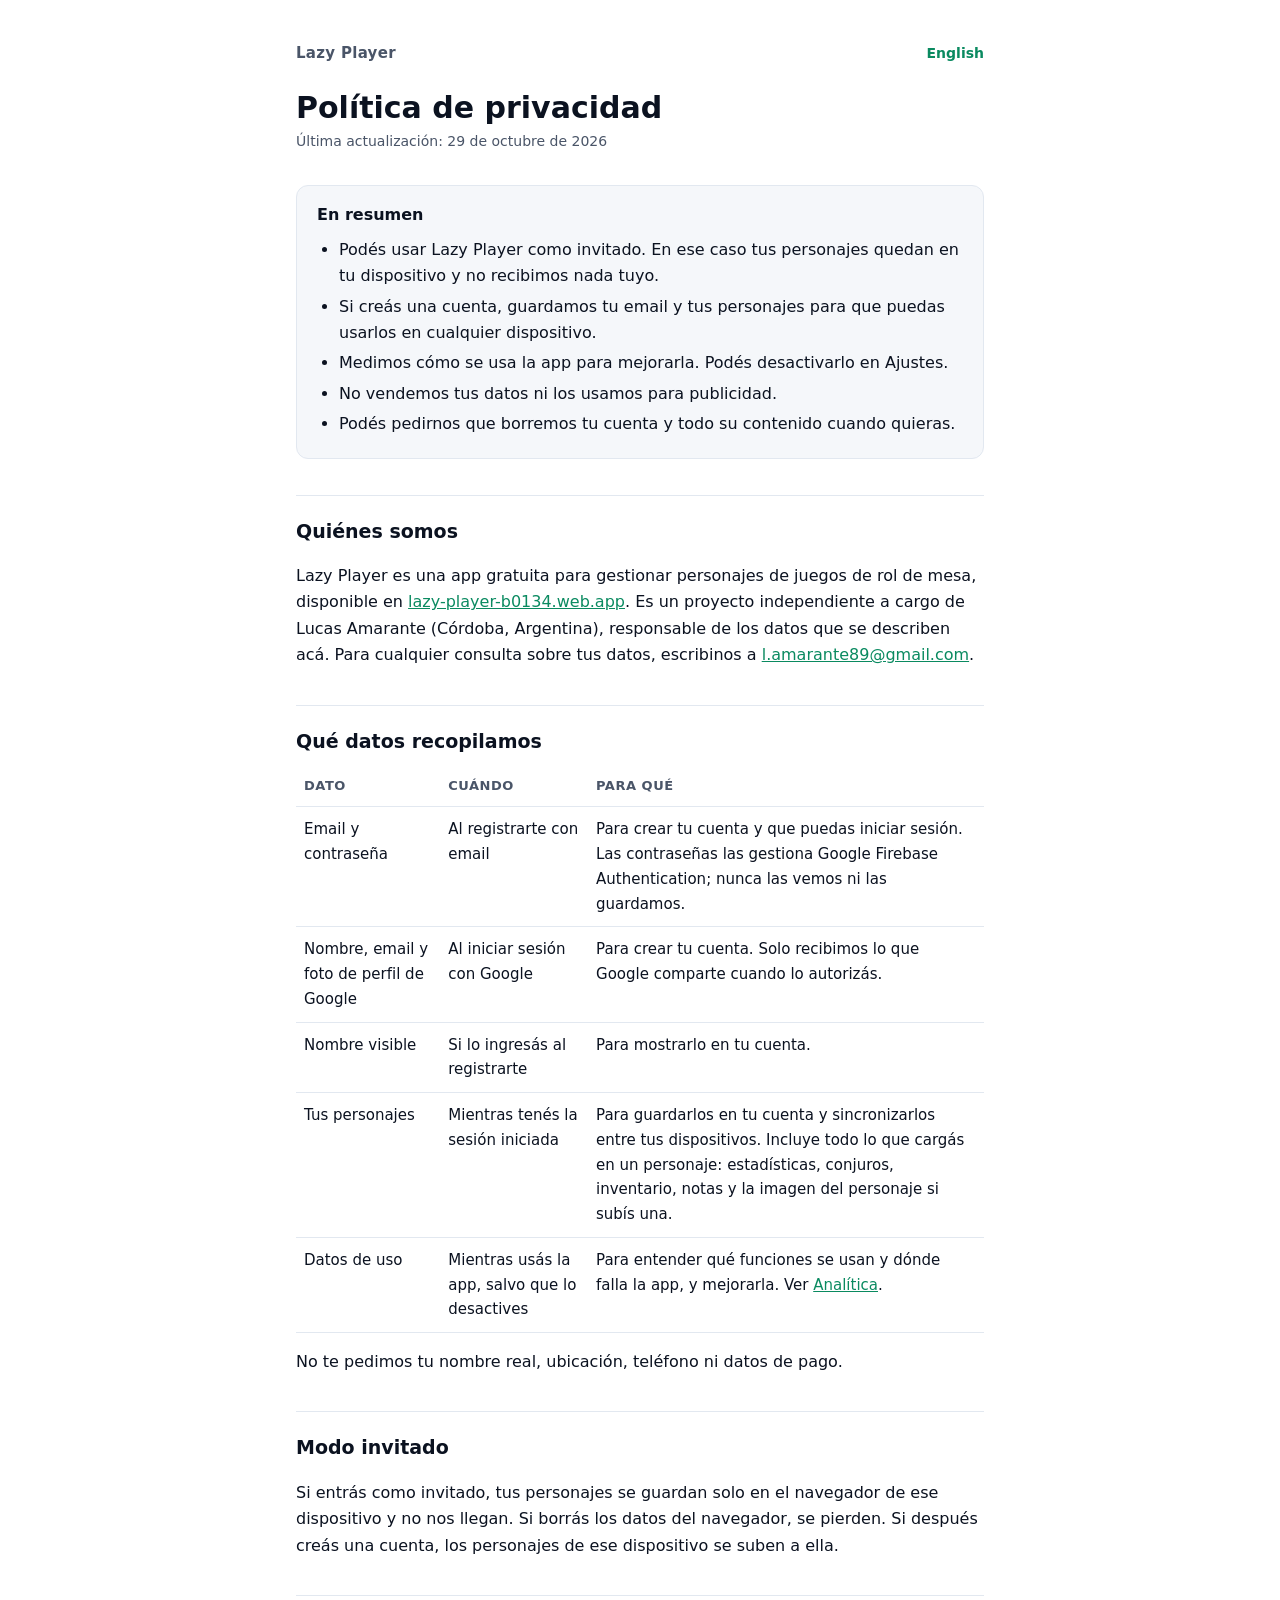
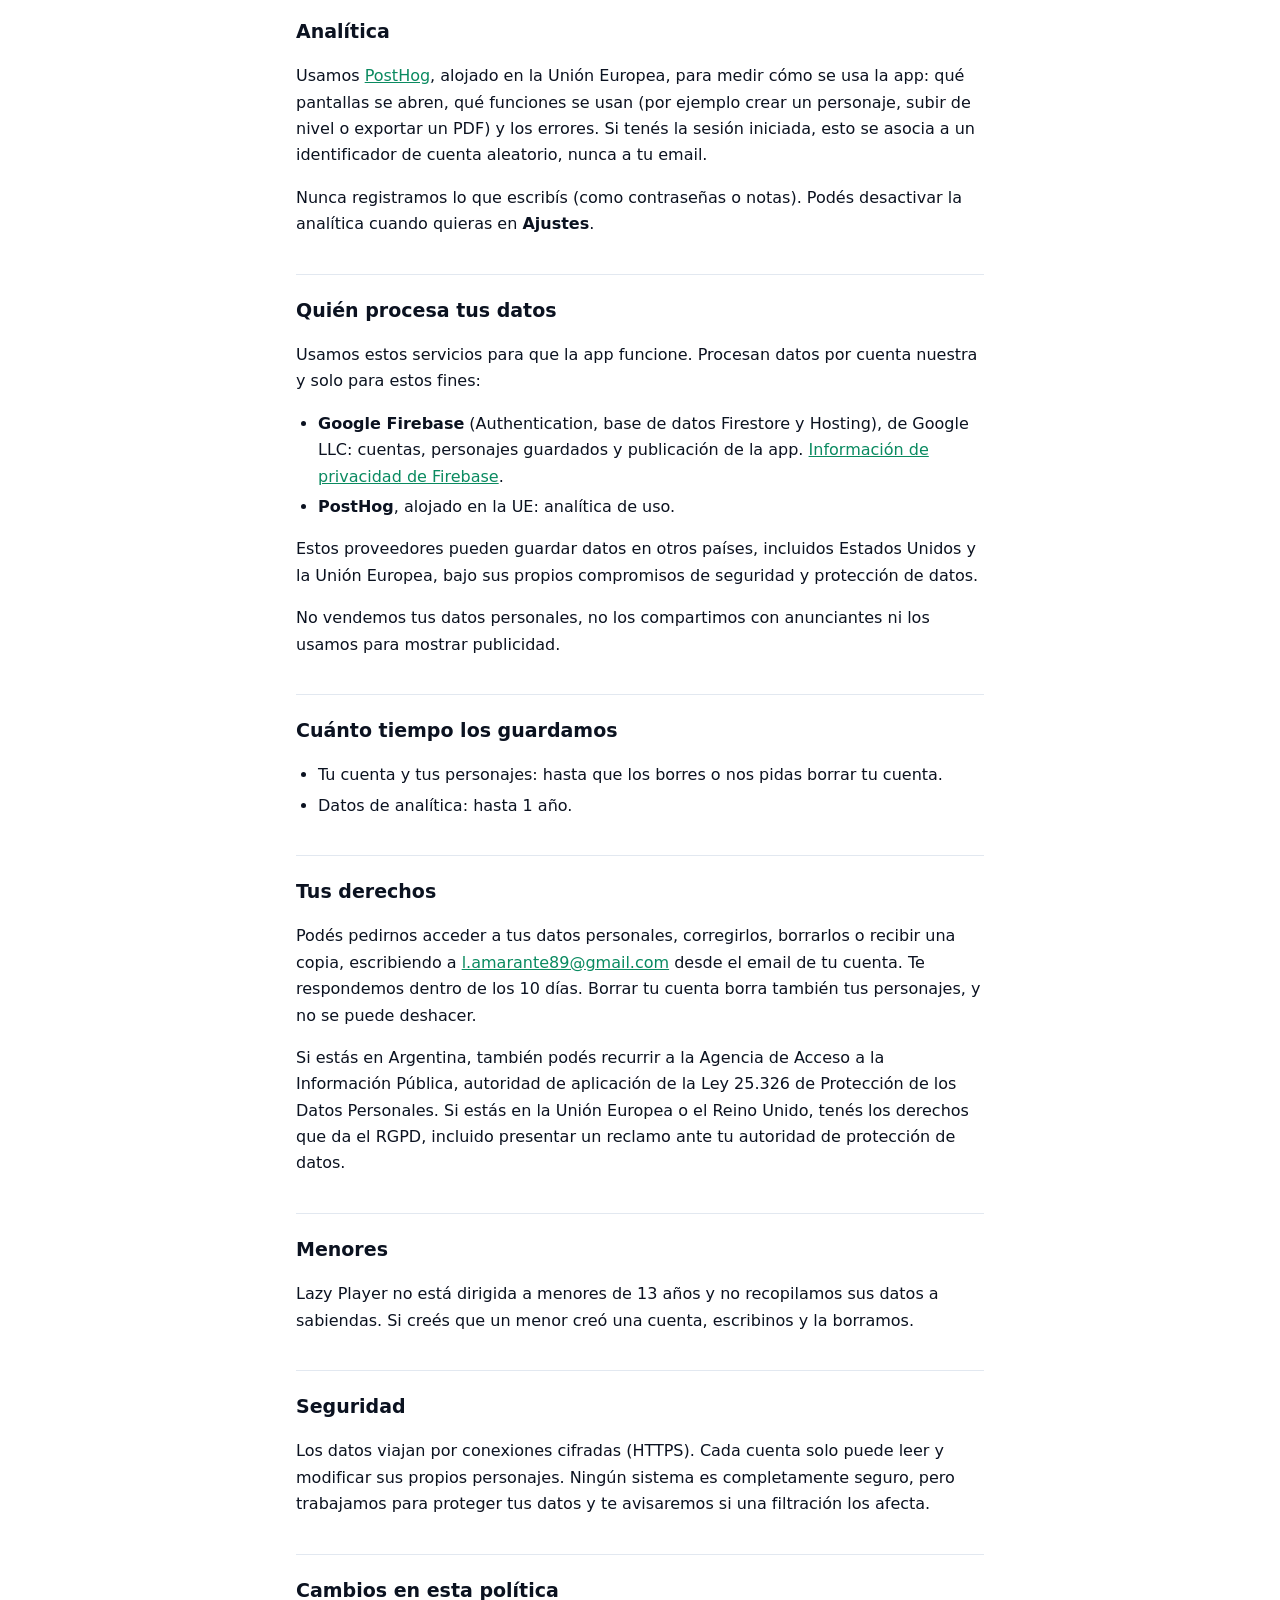
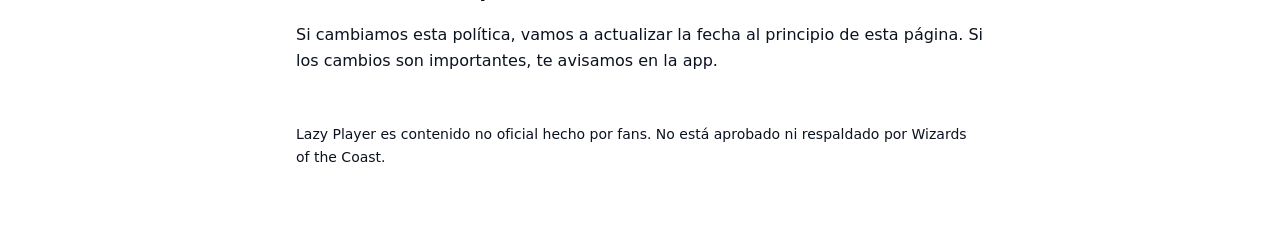
==== es.html @ 95f63e7f "Privacy policy for Lazy Player, in English and Spanish Covers accounts (email and Google via Firebas" ====
<!doctype html>
<html lang="es">
<head>
  <meta charset="utf-8">
  <meta name="viewport" content="width=device-width, initial-scale=1">
  <title>Lazy Player · Política de privacidad</title>
  <meta name="description" content="Cómo Lazy Player recopila, usa y protege tus datos.">
  <link rel="stylesheet" href="style.css">
</head>
<body>
<main>
  <header>
    <span class="brand">Lazy Player</span>
    <span class="lang"><a href="index.html" hreflang="en" lang="en">English</a></span>
  </header>

  <h1>Política de privacidad</h1>
  <p class="updated">Última actualización: 29 de octubre de 2026</p>

  <div class="summary">
    <strong>En resumen</strong>
    <ul>
      <li>Podés usar Lazy Player como invitado. En ese caso tus personajes quedan en tu dispositivo y no recibimos nada tuyo.</li>
      <li>Si creás una cuenta, guardamos tu email y tus personajes para que puedas usarlos en cualquier dispositivo.</li>
      <li>Medimos cómo se usa la app para mejorarla. Podés desactivarlo en Ajustes.</li>
      <li>No vendemos tus datos ni los usamos para publicidad.</li>
      <li>Podés pedirnos que borremos tu cuenta y todo su contenido cuando quieras.</li>
    </ul>
  </div>

  <h2>Quiénes somos</h2>
  <p>Lazy Player es una app gratuita para gestionar personajes de juegos de rol de mesa, disponible en <a href="https://lazy-player-b0134.web.app">lazy-player-b0134.web.app</a>. Es un proyecto independiente a cargo de Lucas Amarante (Córdoba, Argentina), responsable de los datos que se describen acá. Para cualquier consulta sobre tus datos, escribinos a <a href="mailto:l.amarante89@gmail.com">l.amarante89@gmail.com</a>.</p>

  <h2>Qué datos recopilamos</h2>
  <table>
    <thead><tr><th>Dato</th><th>Cuándo</th><th>Para qué</th></tr></thead>
    <tbody>
      <tr>
        <td>Email y contraseña</td>
        <td>Al registrarte con email</td>
        <td>Para crear tu cuenta y que puedas iniciar sesión. Las contraseñas las gestiona Google Firebase Authentication; nunca las vemos ni las guardamos.</td>
      </tr>
      <tr>
        <td>Nombre, email y foto de perfil de Google</td>
        <td>Al iniciar sesión con Google</td>
        <td>Para crear tu cuenta. Solo recibimos lo que Google comparte cuando lo autorizás.</td>
      </tr>
      <tr>
        <td>Nombre visible</td>
        <td>Si lo ingresás al registrarte</td>
        <td>Para mostrarlo en tu cuenta.</td>
      </tr>
      <tr>
        <td>Tus personajes</td>
        <td>Mientras tenés la sesión iniciada</td>
        <td>Para guardarlos en tu cuenta y sincronizarlos entre tus dispositivos. Incluye todo lo que cargás en un personaje: estadísticas, conjuros, inventario, notas y la imagen del personaje si subís una.</td>
      </tr>
      <tr>
        <td>Datos de uso</td>
        <td>Mientras usás la app, salvo que lo desactives</td>
        <td>Para entender qué funciones se usan y dónde falla la app, y mejorarla. Ver <a href="#analitica">Analítica</a>.</td>
      </tr>
    </tbody>
  </table>
  <p>No te pedimos tu nombre real, ubicación, teléfono ni datos de pago.</p>

  <h2>Modo invitado</h2>
  <p>Si entrás como invitado, tus personajes se guardan solo en el navegador de ese dispositivo y no nos llegan. Si borrás los datos del navegador, se pierden. Si después creás una cuenta, los personajes de ese dispositivo se suben a ella.</p>

  <h2 id="analitica">Analítica</h2>
  <p>Usamos <a href="https://posthog.com/privacy">PostHog</a>, alojado en la Unión Europea, para medir cómo se usa la app: qué pantallas se abren, qué funciones se usan (por ejemplo crear un personaje, subir de nivel o exportar un PDF) y los errores. Si tenés la sesión iniciada, esto se asocia a un identificador de cuenta aleatorio, nunca a tu email.</p>
  <p>Nunca registramos lo que escribís (como contraseñas o notas). Podés desactivar la analítica cuando quieras en <strong>Ajustes</strong>.</p>

  <h2>Quién procesa tus datos</h2>
  <p>Usamos estos servicios para que la app funcione. Procesan datos por cuenta nuestra y solo para estos fines:</p>
  <ul>
    <li><strong>Google Firebase</strong> (Authentication, base de datos Firestore y Hosting), de Google LLC: cuentas, personajes guardados y publicación de la app. <a href="https://firebase.google.com/support/privacy">Información de privacidad de Firebase</a>.</li>
    <li><strong>PostHog</strong>, alojado en la UE: analítica de uso.</li>
  </ul>
  <p>Estos proveedores pueden guardar datos en otros países, incluidos Estados Unidos y la Unión Europea, bajo sus propios compromisos de seguridad y protección de datos.</p>
  <p>No vendemos tus datos personales, no los compartimos con anunciantes ni los usamos para mostrar publicidad.</p>

  <h2>Cuánto tiempo los guardamos</h2>
  <ul>
    <li>Tu cuenta y tus personajes: hasta que los borres o nos pidas borrar tu cuenta.</li>
    <li>Datos de analítica: hasta 1 año.</li>
  </ul>

  <h2>Tus derechos</h2>
  <p>Podés pedirnos acceder a tus datos personales, corregirlos, borrarlos o recibir una copia, escribiendo a <a href="mailto:l.amarante89@gmail.com">l.amarante89@gmail.com</a> desde el email de tu cuenta. Te respondemos dentro de los 10 días. Borrar tu cuenta borra también tus personajes, y no se puede deshacer.</p>
  <p>Si estás en Argentina, también podés recurrir a la Agencia de Acceso a la Información Pública, autoridad de aplicación de la Ley 25.326 de Protección de los Datos Personales. Si estás en la Unión Europea o el Reino Unido, tenés los derechos que da el RGPD, incluido presentar un reclamo ante tu autoridad de protección de datos.</p>

  <h2>Menores</h2>
  <p>Lazy Player no está dirigida a menores de 13 años y no recopilamos sus datos a sabiendas. Si creés que un menor creó una cuenta, escribinos y la borramos.</p>

  <h2>Seguridad</h2>
  <p>Los datos viajan por conexiones cifradas (HTTPS). Cada cuenta solo puede leer y modificar sus propios personajes. Ningún sistema es completamente seguro, pero trabajamos para proteger tus datos y te avisaremos si una filtración los afecta.</p>

  <h2>Cambios en esta política</h2>
  <p>Si cambiamos esta política, vamos a actualizar la fecha al principio de esta página. Si los cambios son importantes, te avisamos en la app.</p>

  <footer>
    <p>Lazy Player es contenido no oficial hecho por fans. No está aprobado ni respaldado por Wizards of the Coast.</p>
  </footer>
</main>
</body>
</html>
---- style.css ----
:root {
  --bg: #030812;
  --card: #0d1626;
  --fg: #f2f4f7;
  --muted: #a3acb9;
  --line: #1f2a3d;
  --accent: #0fba82;
  color-scheme: dark;
}
@media (prefers-color-scheme: light) {
  :root {
    --bg: #ffffff;
    --card: #f5f7fa;
    --fg: #0b1220;
    --muted: #4a5568;
    --line: #e2e8f0;
    --accent: #0a8a60;
    color-scheme: light;
  }
}
* { box-sizing: border-box; }
html { -webkit-text-size-adjust: 100%; }
body {
  margin: 0;
  background: var(--bg);
  color: var(--fg);
  font: 16px/1.65 system-ui, -apple-system, "Segoe UI", Roboto, sans-serif;
}
main { max-width: 720px; margin: 0 auto; padding: 40px 16px 64px; }
header { display: flex; justify-content: space-between; align-items: center; gap: 16px; margin-bottom: 8px; }
.brand { font-weight: 700; font-size: 15px; color: var(--muted); letter-spacing: .02em; }
.lang a { color: var(--accent); text-decoration: none; font-weight: 600; font-size: 14px; }
h1 { font-size: 30px; line-height: 1.2; margin: 24px 0 4px; }
.updated { color: var(--muted); font-size: 14px; margin: 0 0 32px; }
h2 { font-size: 19px; margin: 36px 0 8px; padding-top: 20px; border-top: 1px solid var(--line); }
p, li { color: var(--fg); }
ul { padding-left: 22px; }
li { margin: 4px 0; }
a { color: var(--accent); }
.summary { background: var(--card); border: 1px solid var(--line); border-radius: 12px; padding: 16px 20px; }
.summary ul { margin: 8px 0 0; }
table { width: 100%; border-collapse: collapse; font-size: 15px; margin: 8px 0; }
th, td { text-align: left; vertical-align: top; padding: 10px 8px; border-bottom: 1px solid var(--line); }
th { color: var(--muted); font-weight: 600; font-size: 13px; text-transform: uppercase; letter-spacing: .04em; }
@media (max-width: 520px) {
  table, thead, tbody, tr, th, td { display: block; }
  thead { display: none; }
  tr { padding: 10px 0; border-bottom: 1px solid var(--line); }
  td { border: 0; padding: 2px 0; }
  td:first-child { font-weight: 700; }
}
footer { margin-top: 48px; color: var(--muted); font-size: 14px; }
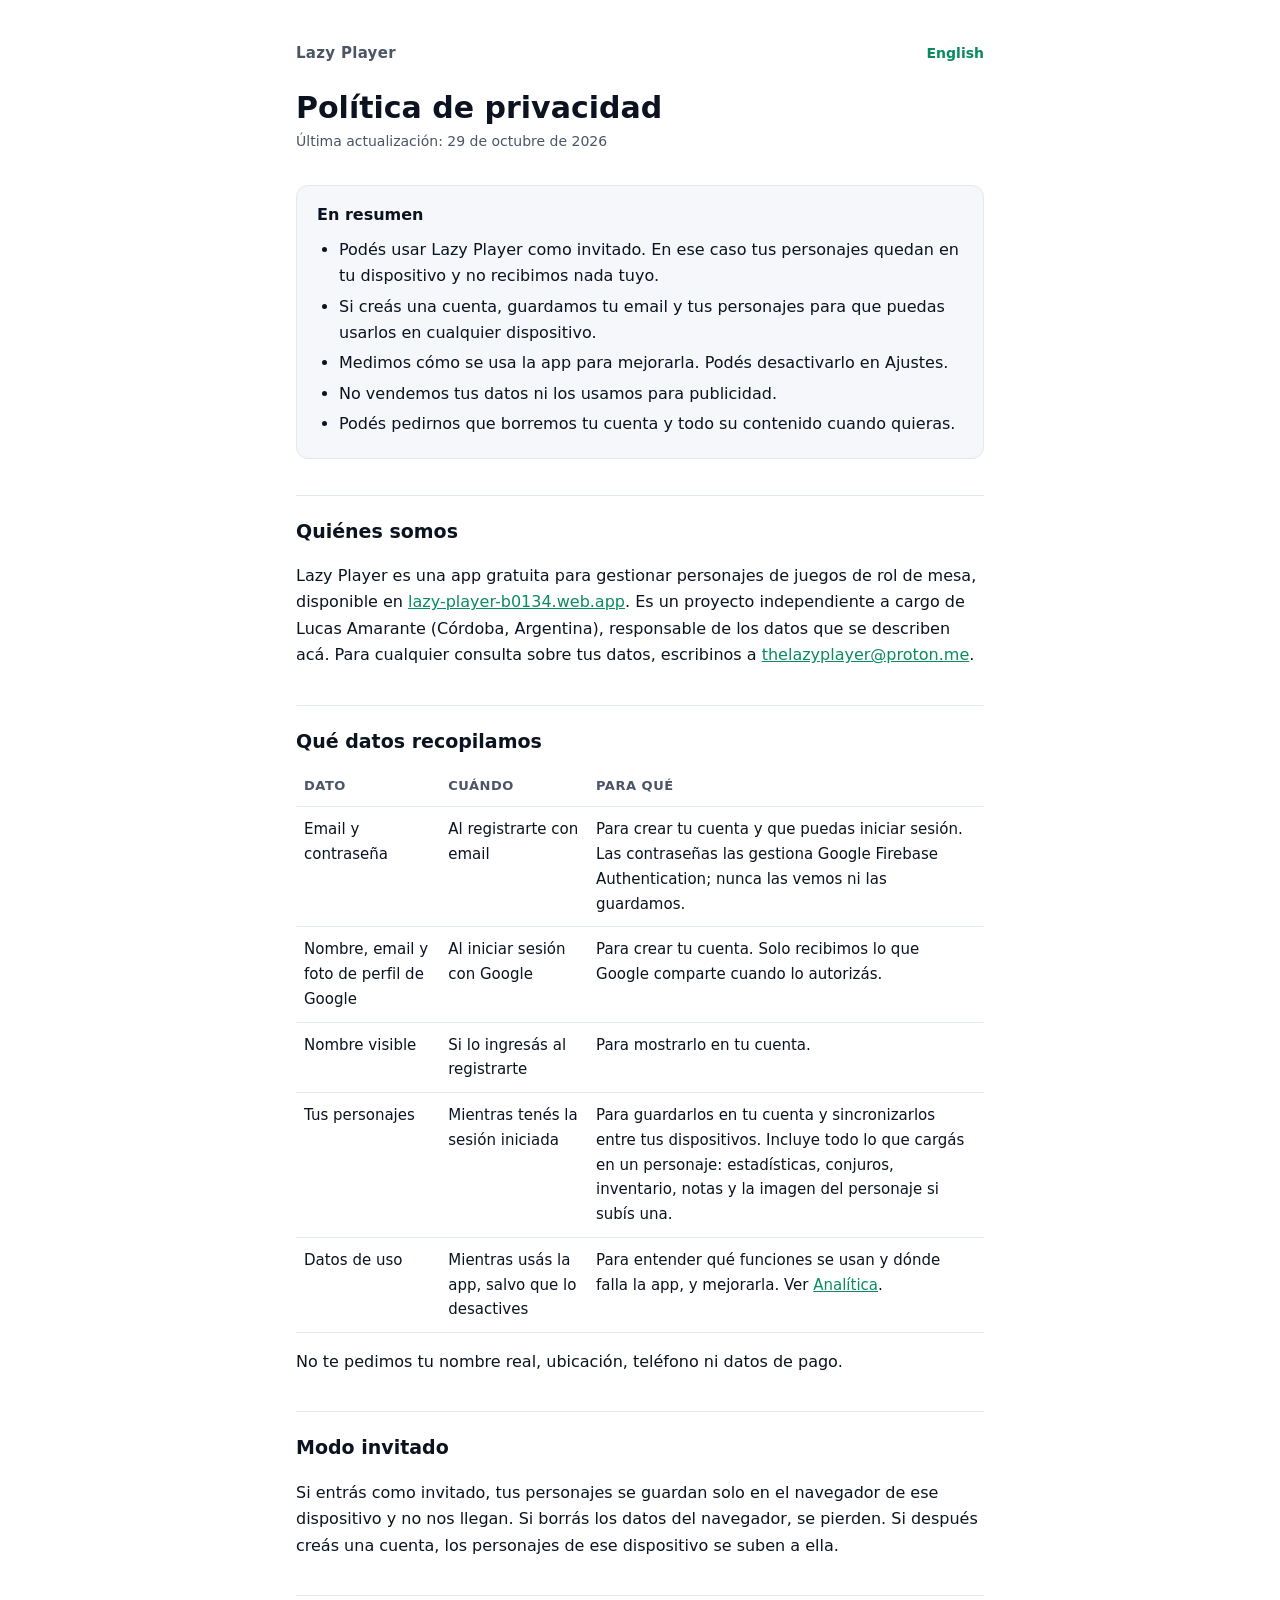
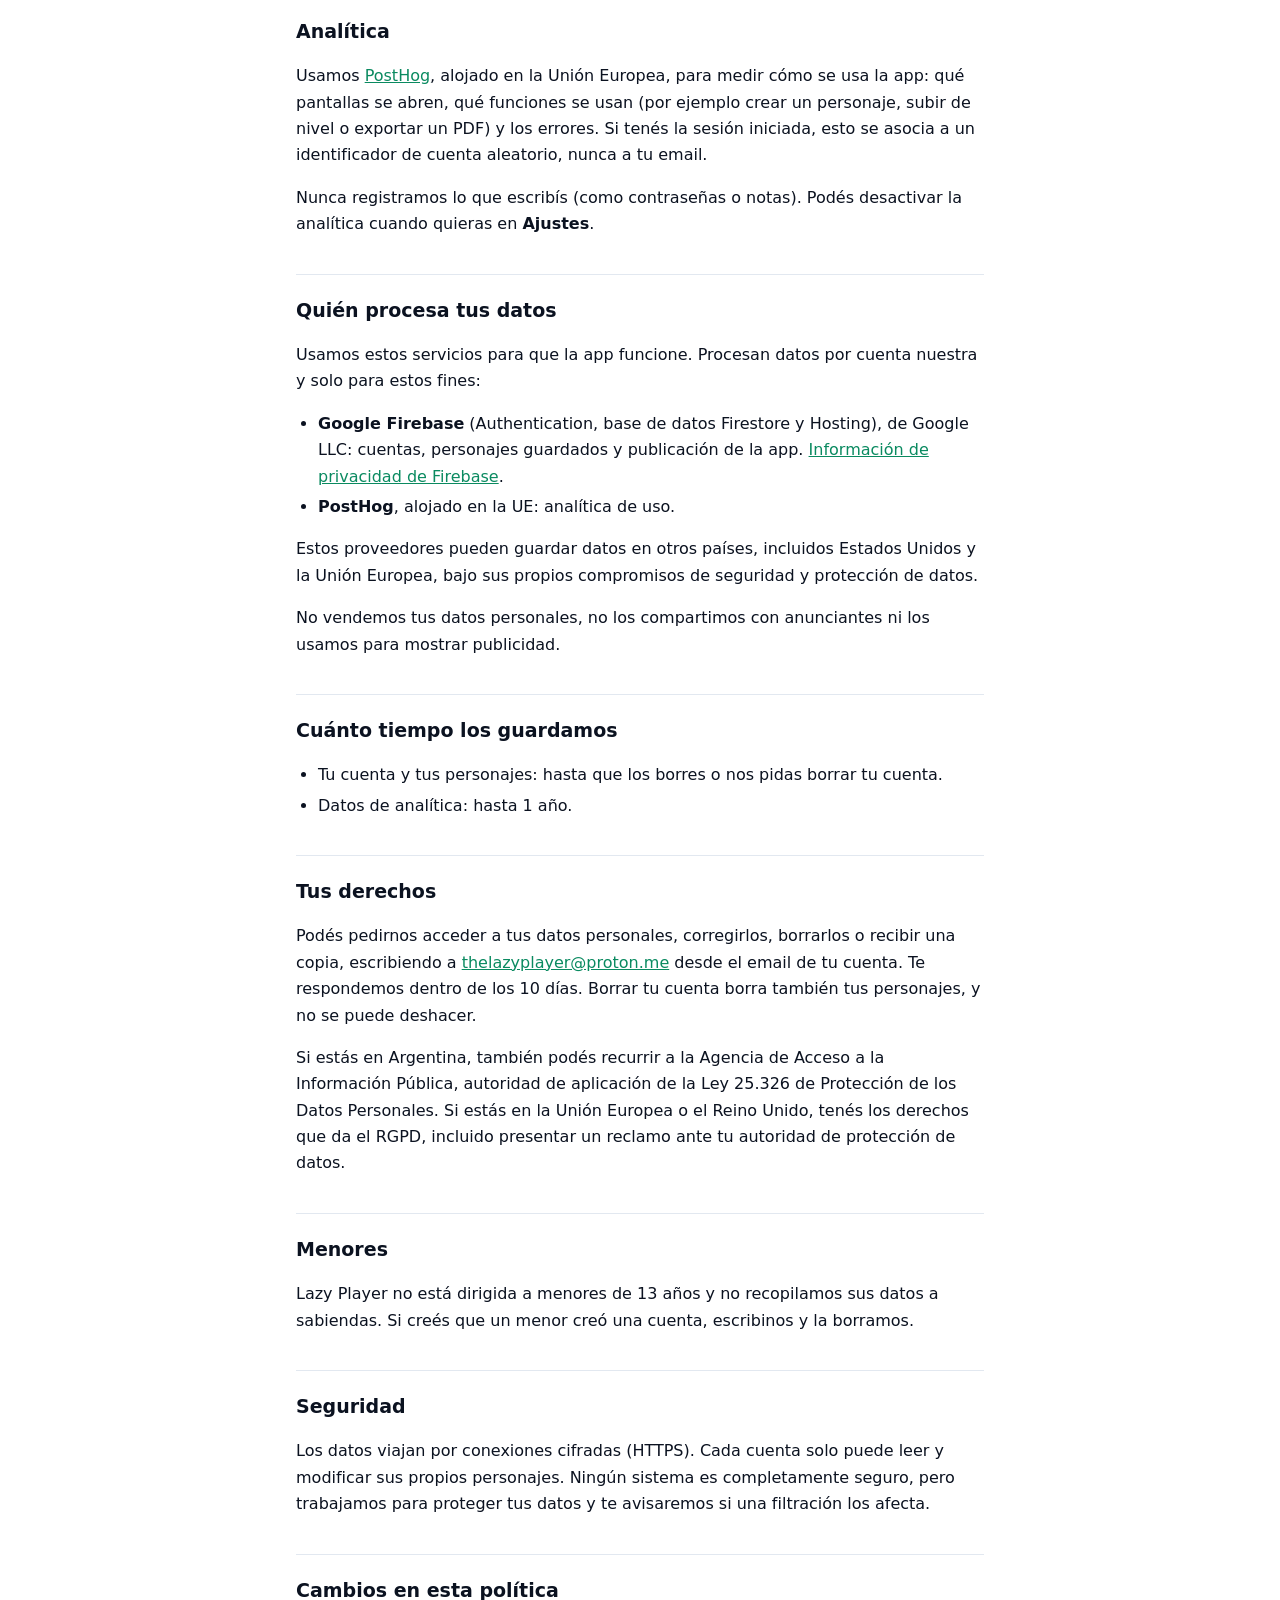
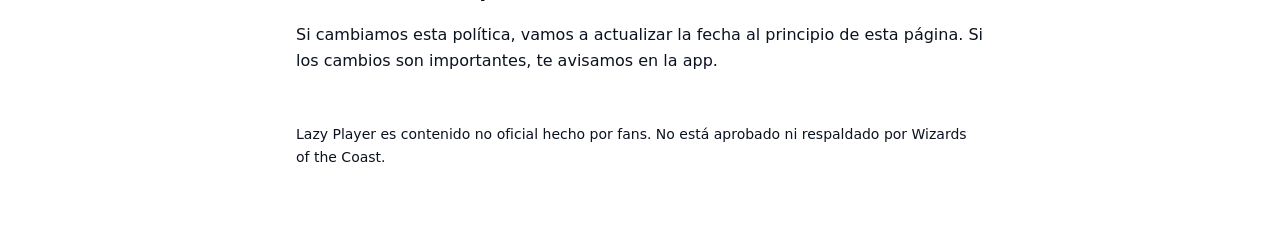
==== commit a81ffeb1: "Contact email: thelazyplayer@proton.me Co-Authored-By: Claude Opus 5.5 <noreply@anthropic.com> Claud" ====
--- a/es.html
+++ b/es.html
@@ -29,7 +29,7 @@
   </div>
 
   <h2>Quiénes somos</h2>
-  <p>Lazy Player es una app gratuita para gestionar personajes de juegos de rol de mesa, disponible en <a href="https://lazy-player-b0134.web.app">lazy-player-b0134.web.app</a>. Es un proyecto independiente a cargo de Lucas Amarante (Córdoba, Argentina), responsable de los datos que se describen acá. Para cualquier consulta sobre tus datos, escribinos a <a href="mailto:l.amarante89@gmail.com">l.amarante89@gmail.com</a>.</p>
+  <p>Lazy Player es una app gratuita para gestionar personajes de juegos de rol de mesa, disponible en <a href="https://lazy-player-b0134.web.app">lazy-player-b0134.web.app</a>. Es un proyecto independiente a cargo de Lucas Amarante (Córdoba, Argentina), responsable de los datos que se describen acá. Para cualquier consulta sobre tus datos, escribinos a <a href="mailto:thelazyplayer@proton.me">thelazyplayer@proton.me</a>.</p>
 
   <h2>Qué datos recopilamos</h2>
   <table>
@@ -87,7 +87,7 @@
   </ul>
 
   <h2>Tus derechos</h2>
-  <p>Podés pedirnos acceder a tus datos personales, corregirlos, borrarlos o recibir una copia, escribiendo a <a href="mailto:l.amarante89@gmail.com">l.amarante89@gmail.com</a> desde el email de tu cuenta. Te respondemos dentro de los 10 días. Borrar tu cuenta borra también tus personajes, y no se puede deshacer.</p>
+  <p>Podés pedirnos acceder a tus datos personales, corregirlos, borrarlos o recibir una copia, escribiendo a <a href="mailto:thelazyplayer@proton.me">thelazyplayer@proton.me</a> desde el email de tu cuenta. Te respondemos dentro de los 10 días. Borrar tu cuenta borra también tus personajes, y no se puede deshacer.</p>
   <p>Si estás en Argentina, también podés recurrir a la Agencia de Acceso a la Información Pública, autoridad de aplicación de la Ley 25.326 de Protección de los Datos Personales. Si estás en la Unión Europea o el Reino Unido, tenés los derechos que da el RGPD, incluido presentar un reclamo ante tu autoridad de protección de datos.</p>
 
   <h2>Menores</h2>
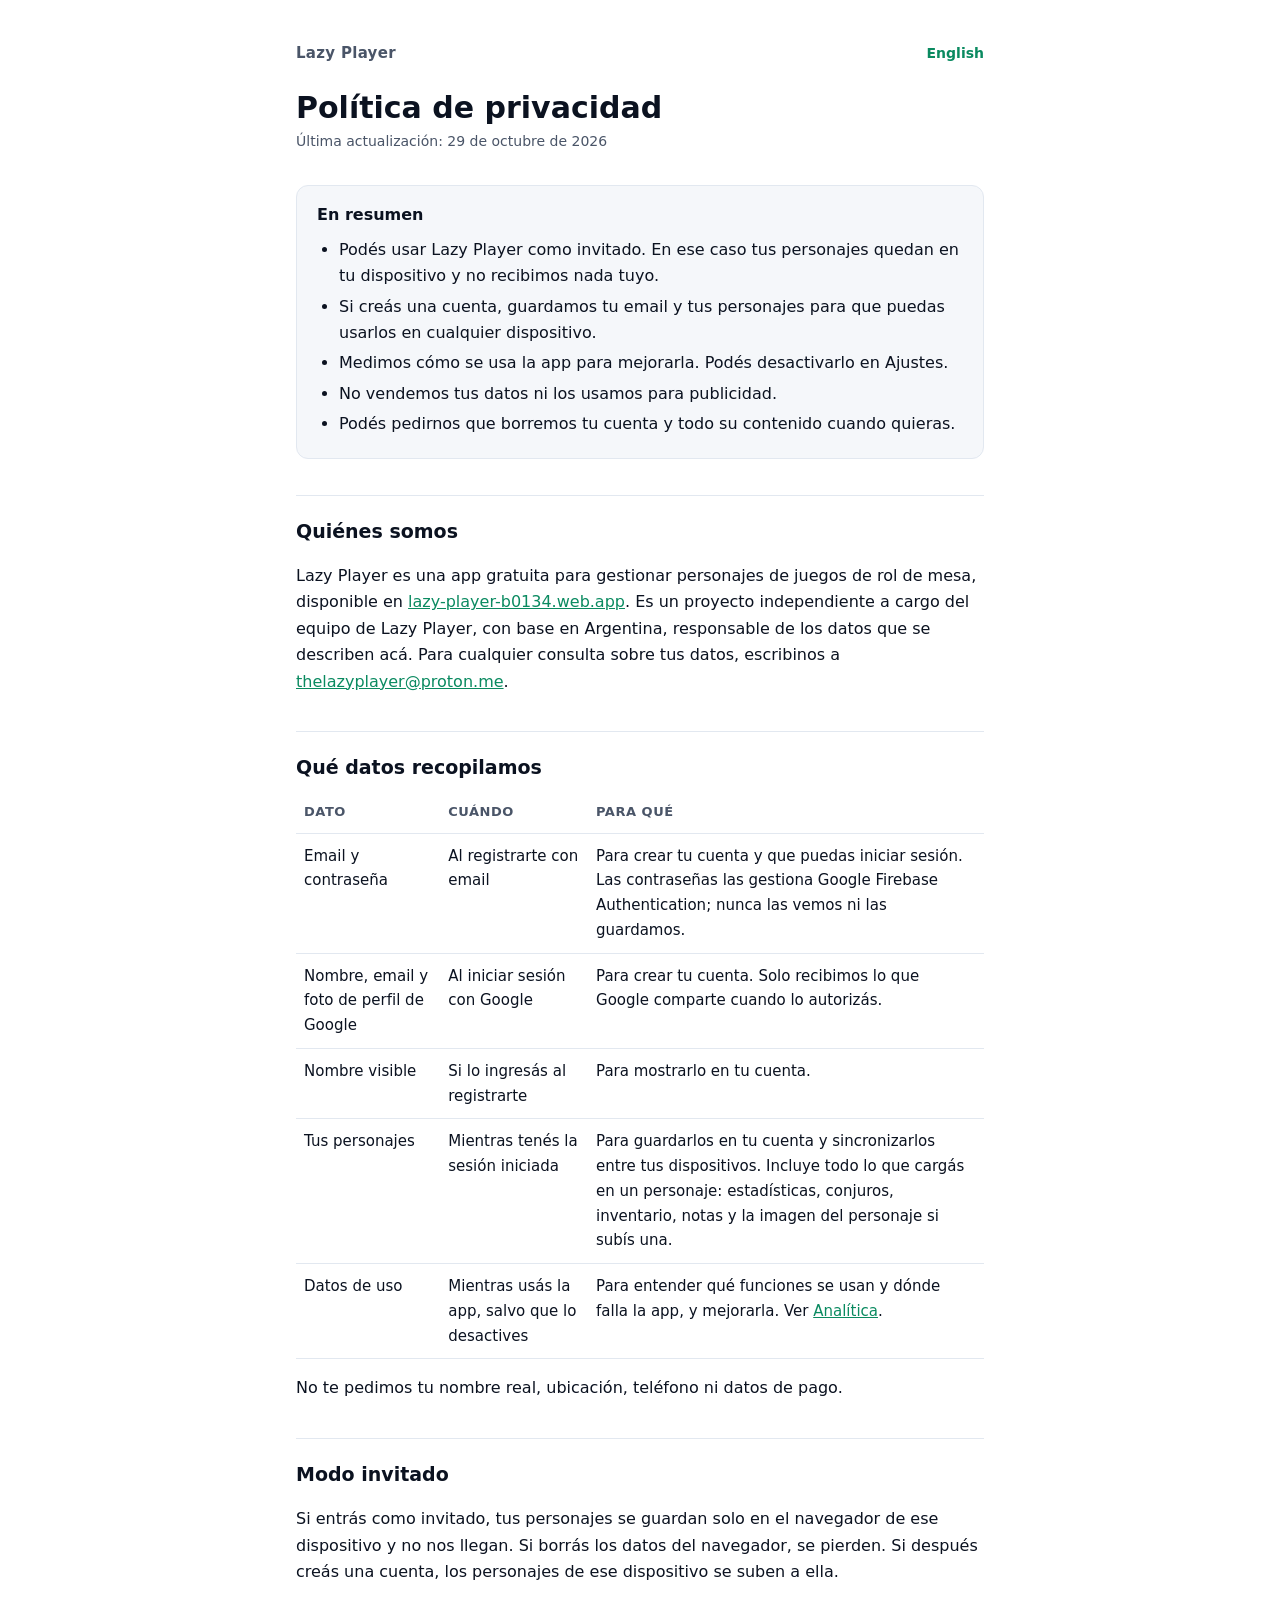
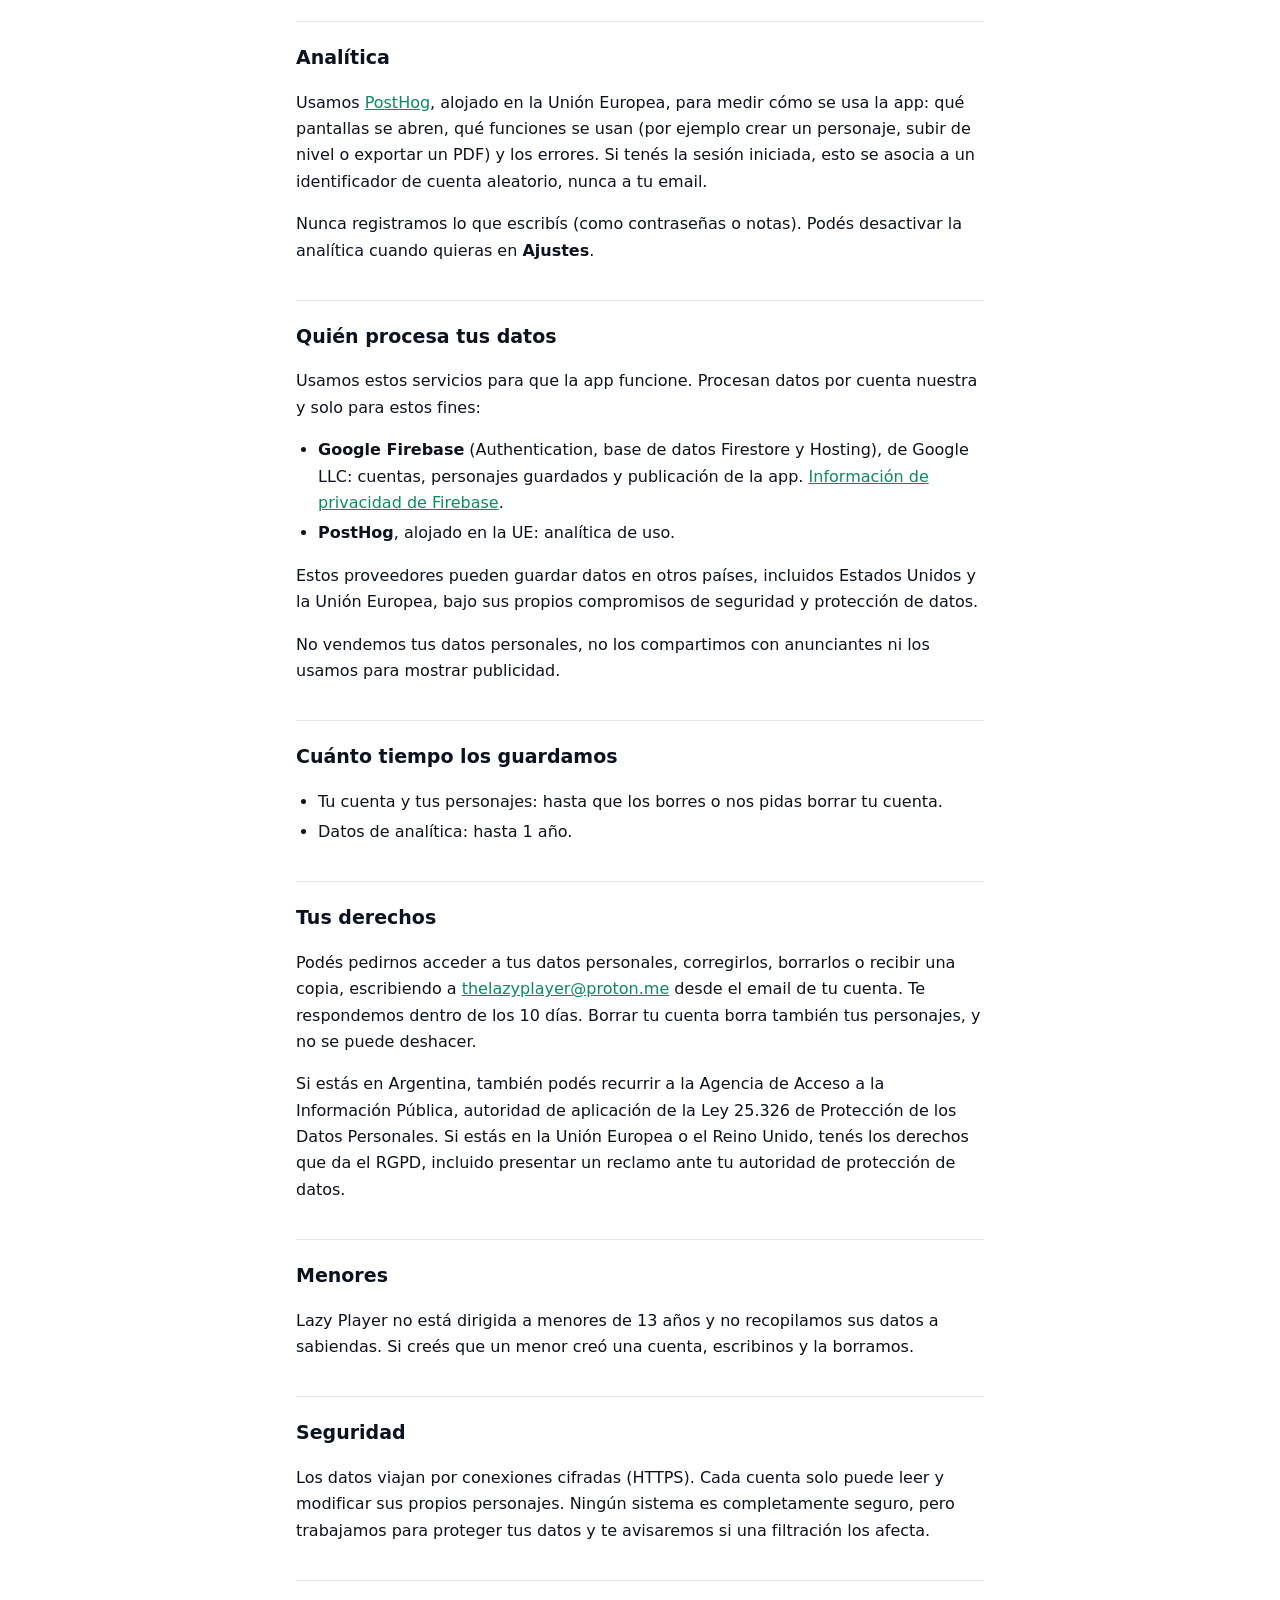
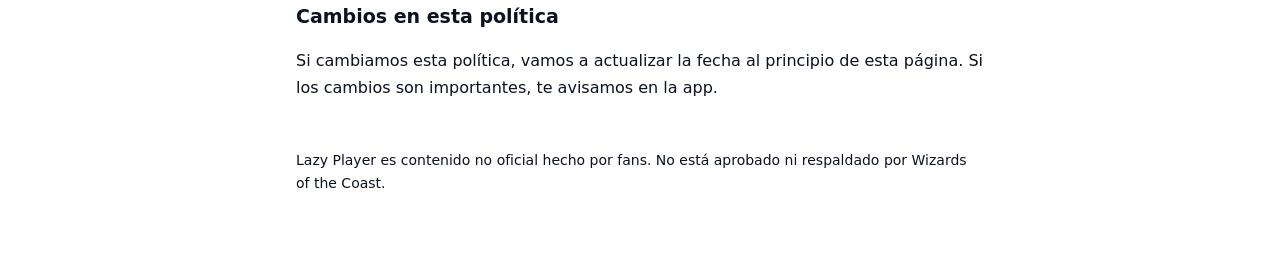
==== commit 58845d0b: "Name the Lazy Player team, not a person, as responsible for the data Co-Authored-By: Claude Opus 5.5" ====
--- a/es.html
+++ b/es.html
@@ -29,7 +29,7 @@
   </div>
 
   <h2>Quiénes somos</h2>
-  <p>Lazy Player es una app gratuita para gestionar personajes de juegos de rol de mesa, disponible en <a href="https://lazy-player-b0134.web.app">lazy-player-b0134.web.app</a>. Es un proyecto independiente a cargo de Lucas Amarante (Córdoba, Argentina), responsable de los datos que se describen acá. Para cualquier consulta sobre tus datos, escribinos a <a href="mailto:thelazyplayer@proton.me">thelazyplayer@proton.me</a>.</p>
+  <p>Lazy Player es una app gratuita para gestionar personajes de juegos de rol de mesa, disponible en <a href="https://lazy-player-b0134.web.app">lazy-player-b0134.web.app</a>. Es un proyecto independiente a cargo del equipo de Lazy Player, con base en Argentina, responsable de los datos que se describen acá. Para cualquier consulta sobre tus datos, escribinos a <a href="mailto:thelazyplayer@proton.me">thelazyplayer@proton.me</a>.</p>
 
   <h2>Qué datos recopilamos</h2>
   <table>
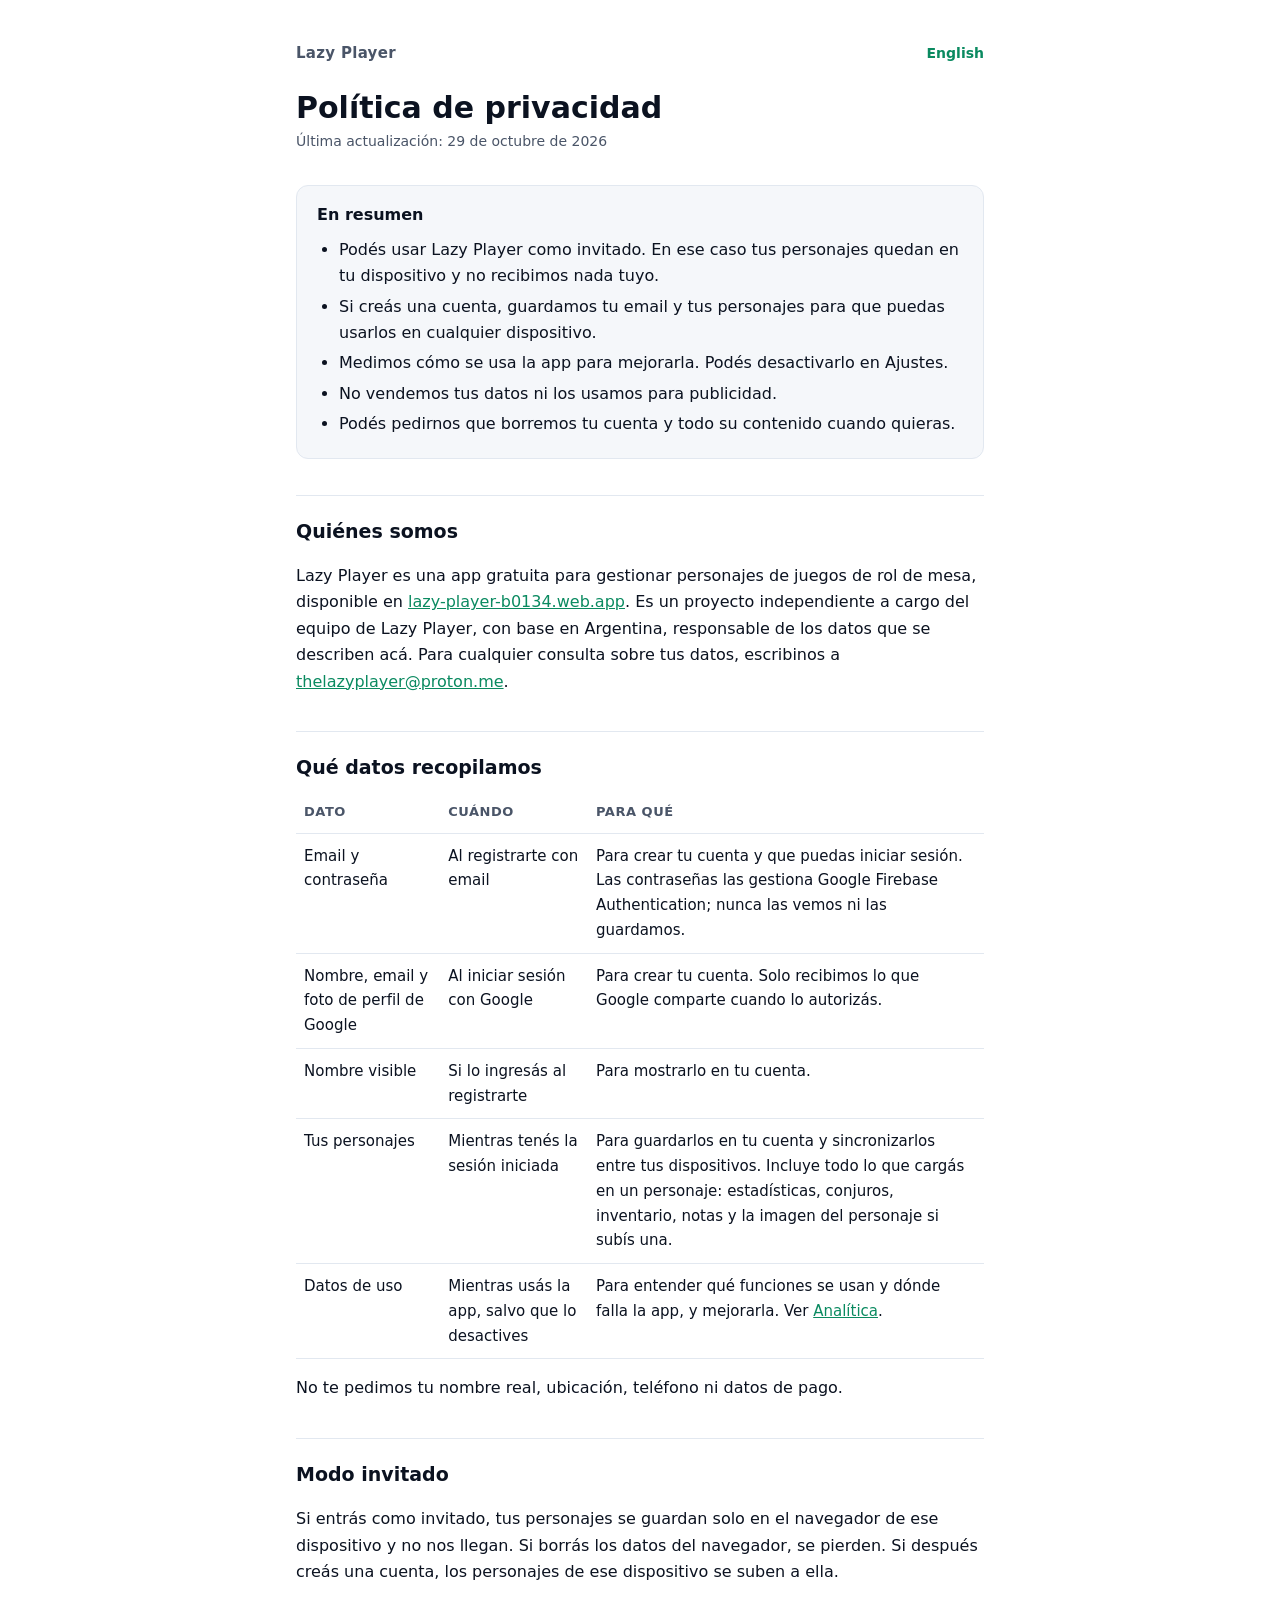
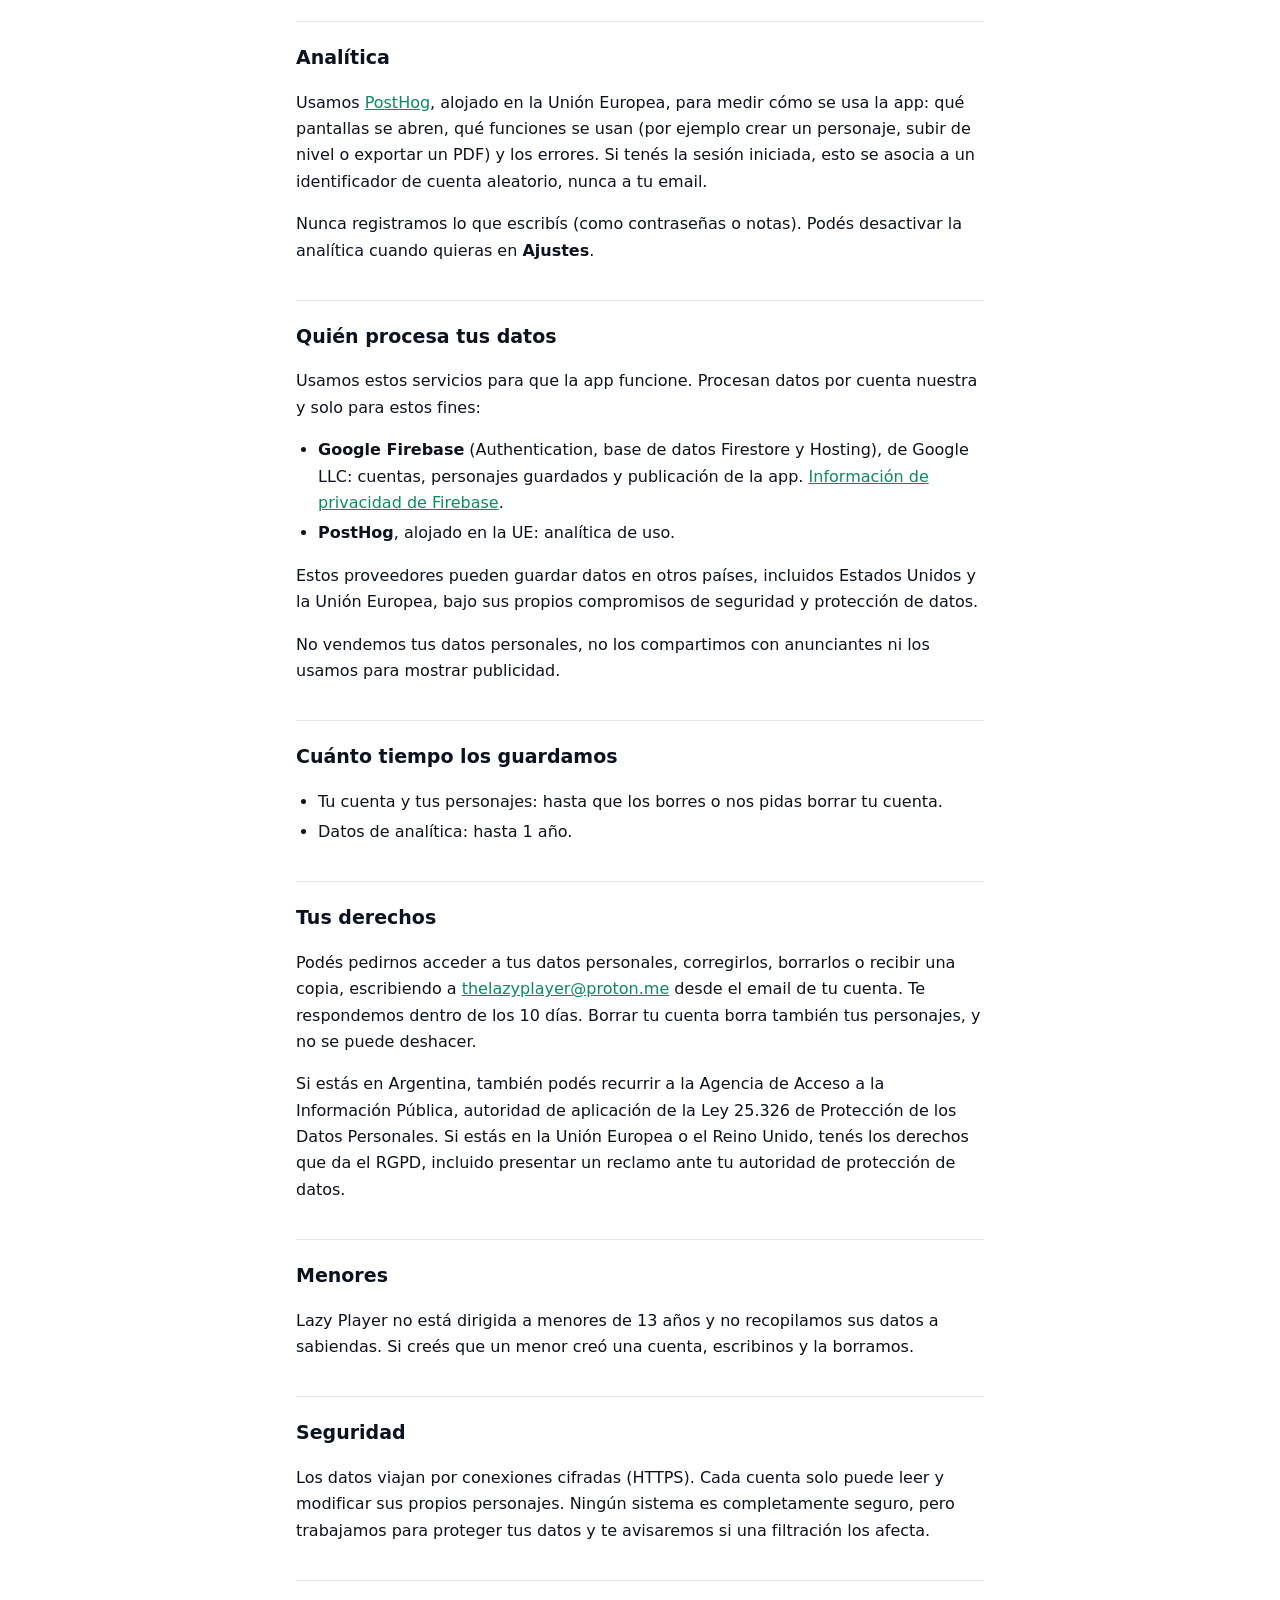
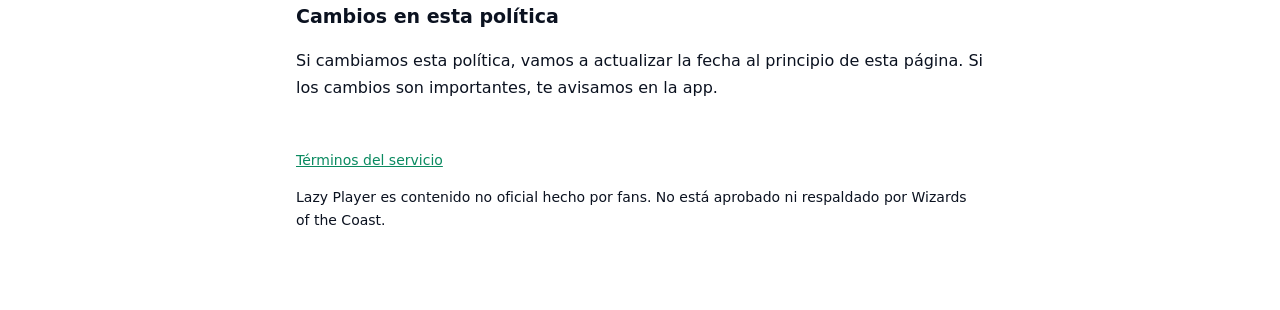
==== commit 0d53d930: "Terms of Service in English and Spanish, linked from the privacy policy Co-Authored-By: Claude Opus " ====
--- a/es.html
+++ b/es.html
@@ -100,6 +100,7 @@
   <p>Si cambiamos esta política, vamos a actualizar la fecha al principio de esta página. Si los cambios son importantes, te avisamos en la app.</p>
 
   <footer>
+    <p><a href="terminos.html">Términos del servicio</a></p>
     <p>Lazy Player es contenido no oficial hecho por fans. No está aprobado ni respaldado por Wizards of the Coast.</p>
   </footer>
 </main>
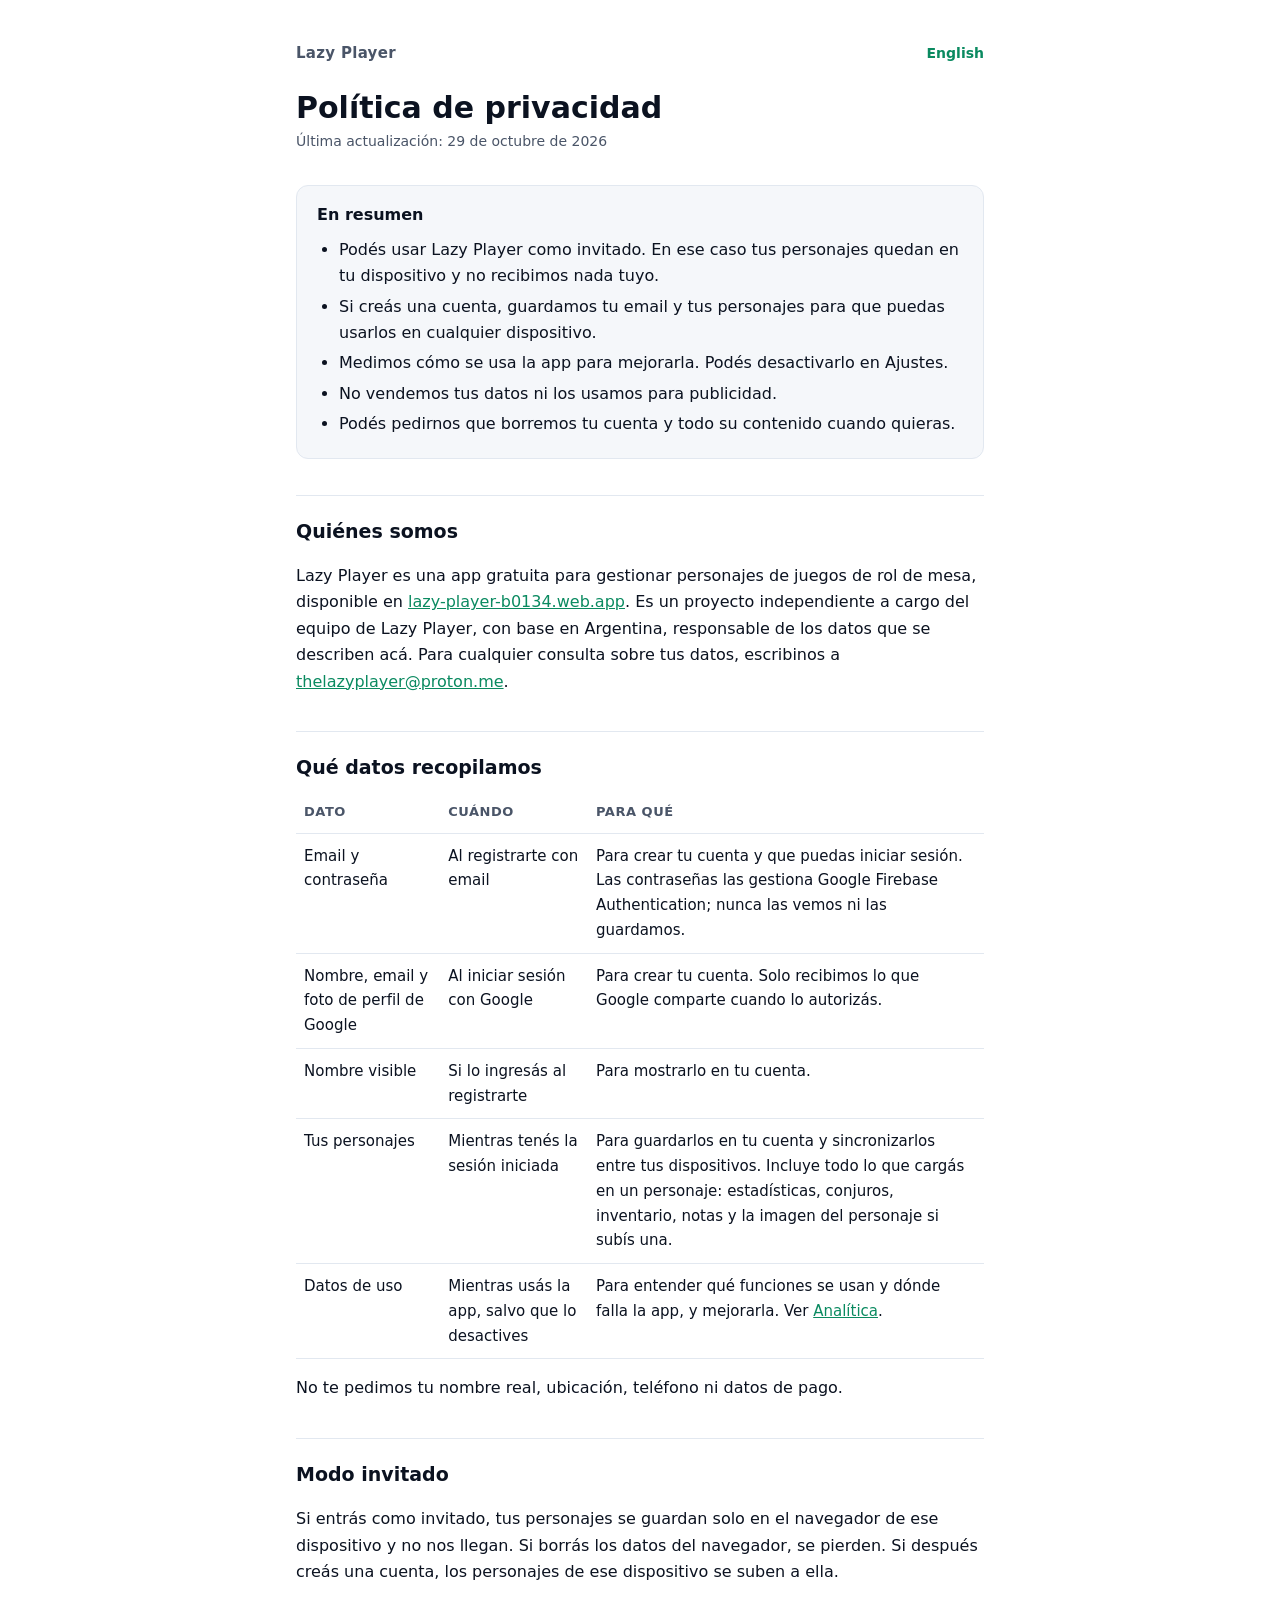
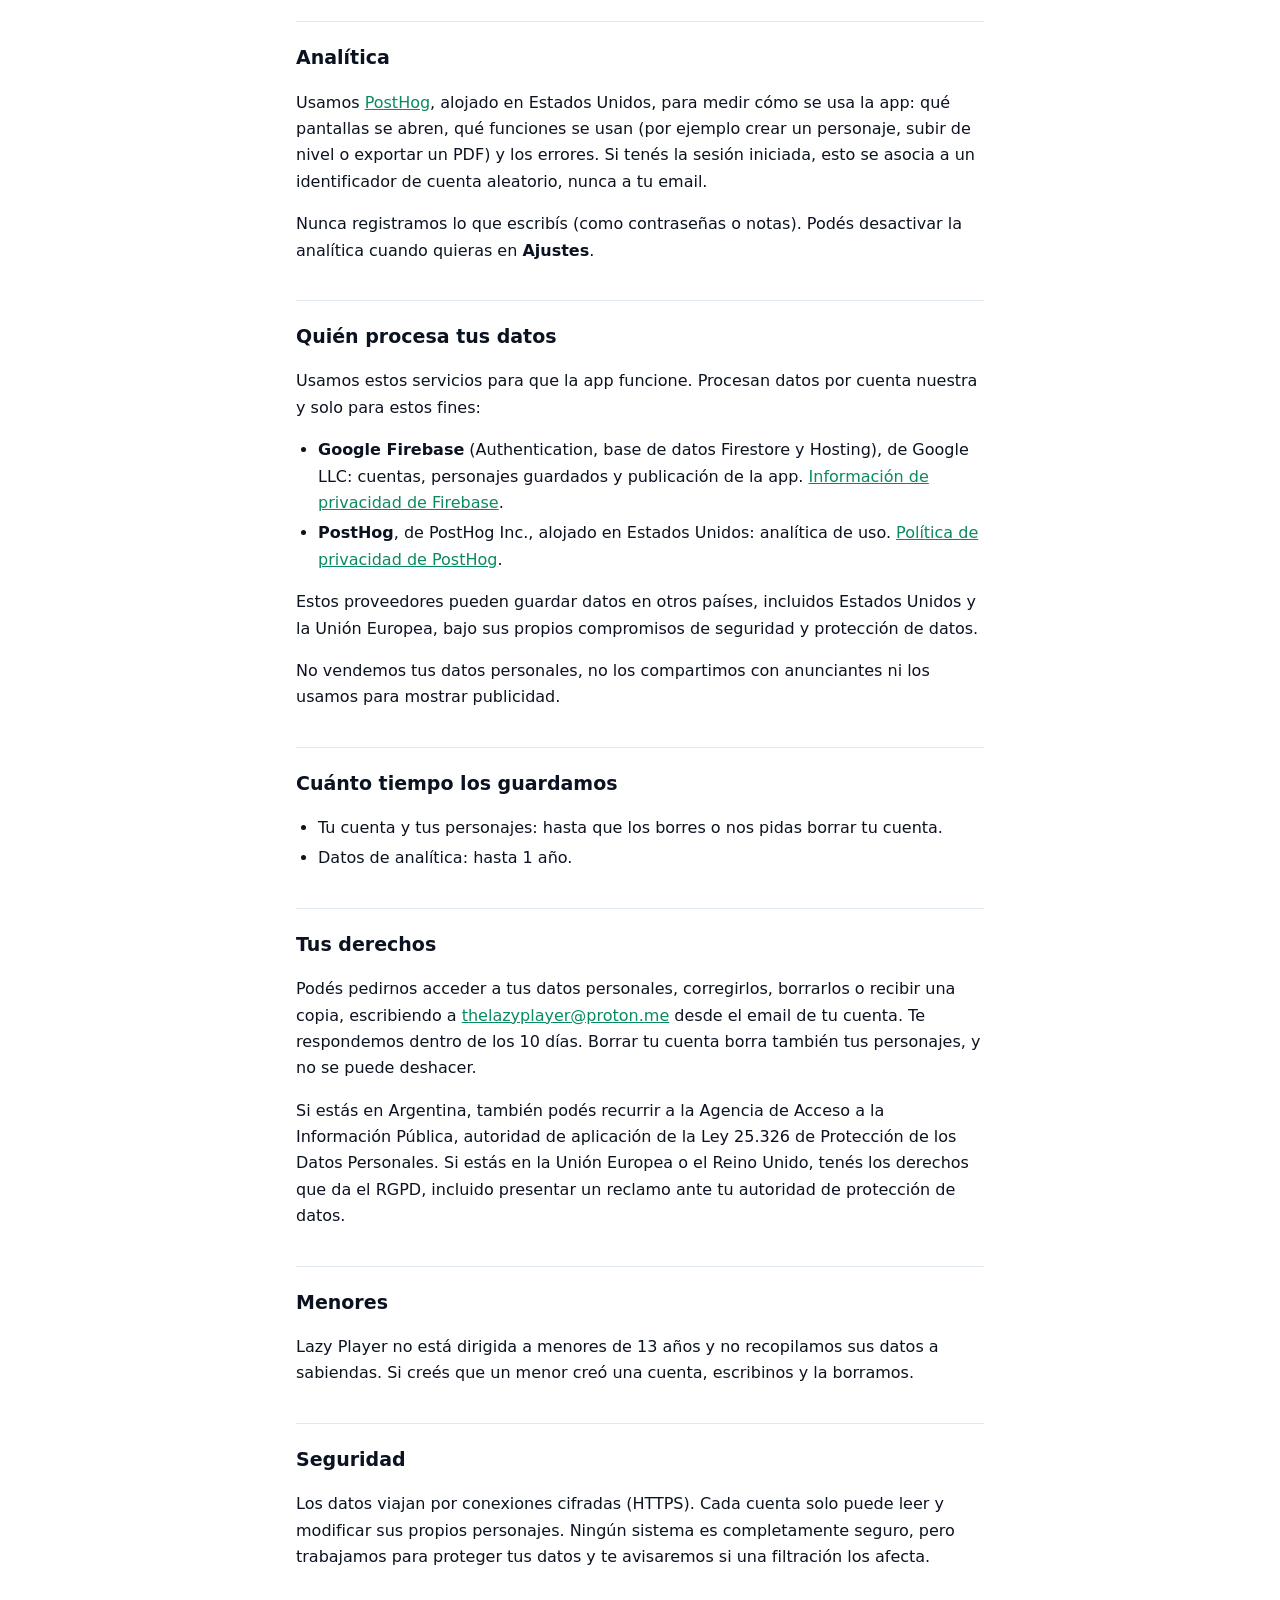
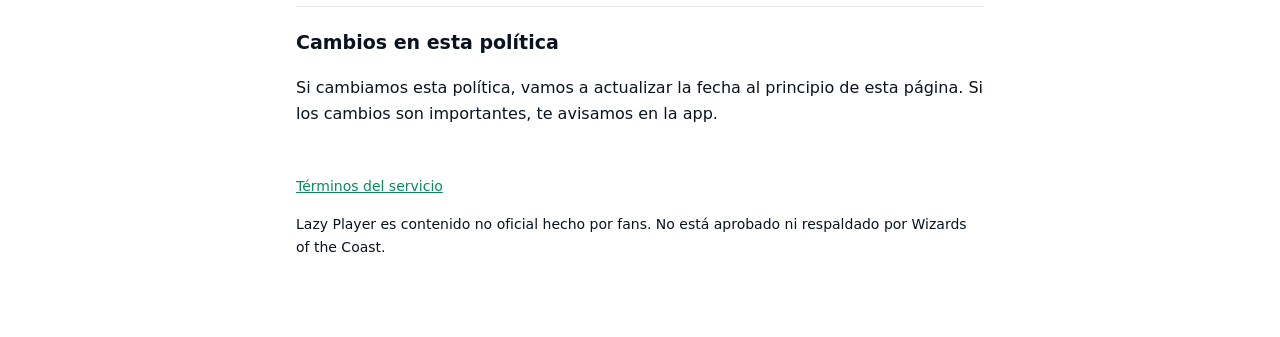
==== commit 71d5be9b: "Analytics: PostHog is hosted in the US Co-Authored-By: Claude Opus 5.5 <noreply@anthropic.com> Claud" ====
--- a/es.html
+++ b/es.html
@@ -68,14 +68,14 @@
   <p>Si entrás como invitado, tus personajes se guardan solo en el navegador de ese dispositivo y no nos llegan. Si borrás los datos del navegador, se pierden. Si después creás una cuenta, los personajes de ese dispositivo se suben a ella.</p>
 
   <h2 id="analitica">Analítica</h2>
-  <p>Usamos <a href="https://posthog.com/privacy">PostHog</a>, alojado en la Unión Europea, para medir cómo se usa la app: qué pantallas se abren, qué funciones se usan (por ejemplo crear un personaje, subir de nivel o exportar un PDF) y los errores. Si tenés la sesión iniciada, esto se asocia a un identificador de cuenta aleatorio, nunca a tu email.</p>
+  <p>Usamos <a href="https://posthog.com/privacy">PostHog</a>, alojado en Estados Unidos, para medir cómo se usa la app: qué pantallas se abren, qué funciones se usan (por ejemplo crear un personaje, subir de nivel o exportar un PDF) y los errores. Si tenés la sesión iniciada, esto se asocia a un identificador de cuenta aleatorio, nunca a tu email.</p>
   <p>Nunca registramos lo que escribís (como contraseñas o notas). Podés desactivar la analítica cuando quieras en <strong>Ajustes</strong>.</p>
 
   <h2>Quién procesa tus datos</h2>
   <p>Usamos estos servicios para que la app funcione. Procesan datos por cuenta nuestra y solo para estos fines:</p>
   <ul>
     <li><strong>Google Firebase</strong> (Authentication, base de datos Firestore y Hosting), de Google LLC: cuentas, personajes guardados y publicación de la app. <a href="https://firebase.google.com/support/privacy">Información de privacidad de Firebase</a>.</li>
-    <li><strong>PostHog</strong>, alojado en la UE: analítica de uso.</li>
+    <li><strong>PostHog</strong>, de PostHog Inc., alojado en Estados Unidos: analítica de uso. <a href="https://posthog.com/privacy">Política de privacidad de PostHog</a>.</li>
   </ul>
   <p>Estos proveedores pueden guardar datos en otros países, incluidos Estados Unidos y la Unión Europea, bajo sus propios compromisos de seguridad y protección de datos.</p>
   <p>No vendemos tus datos personales, no los compartimos con anunciantes ni los usamos para mostrar publicidad.</p>
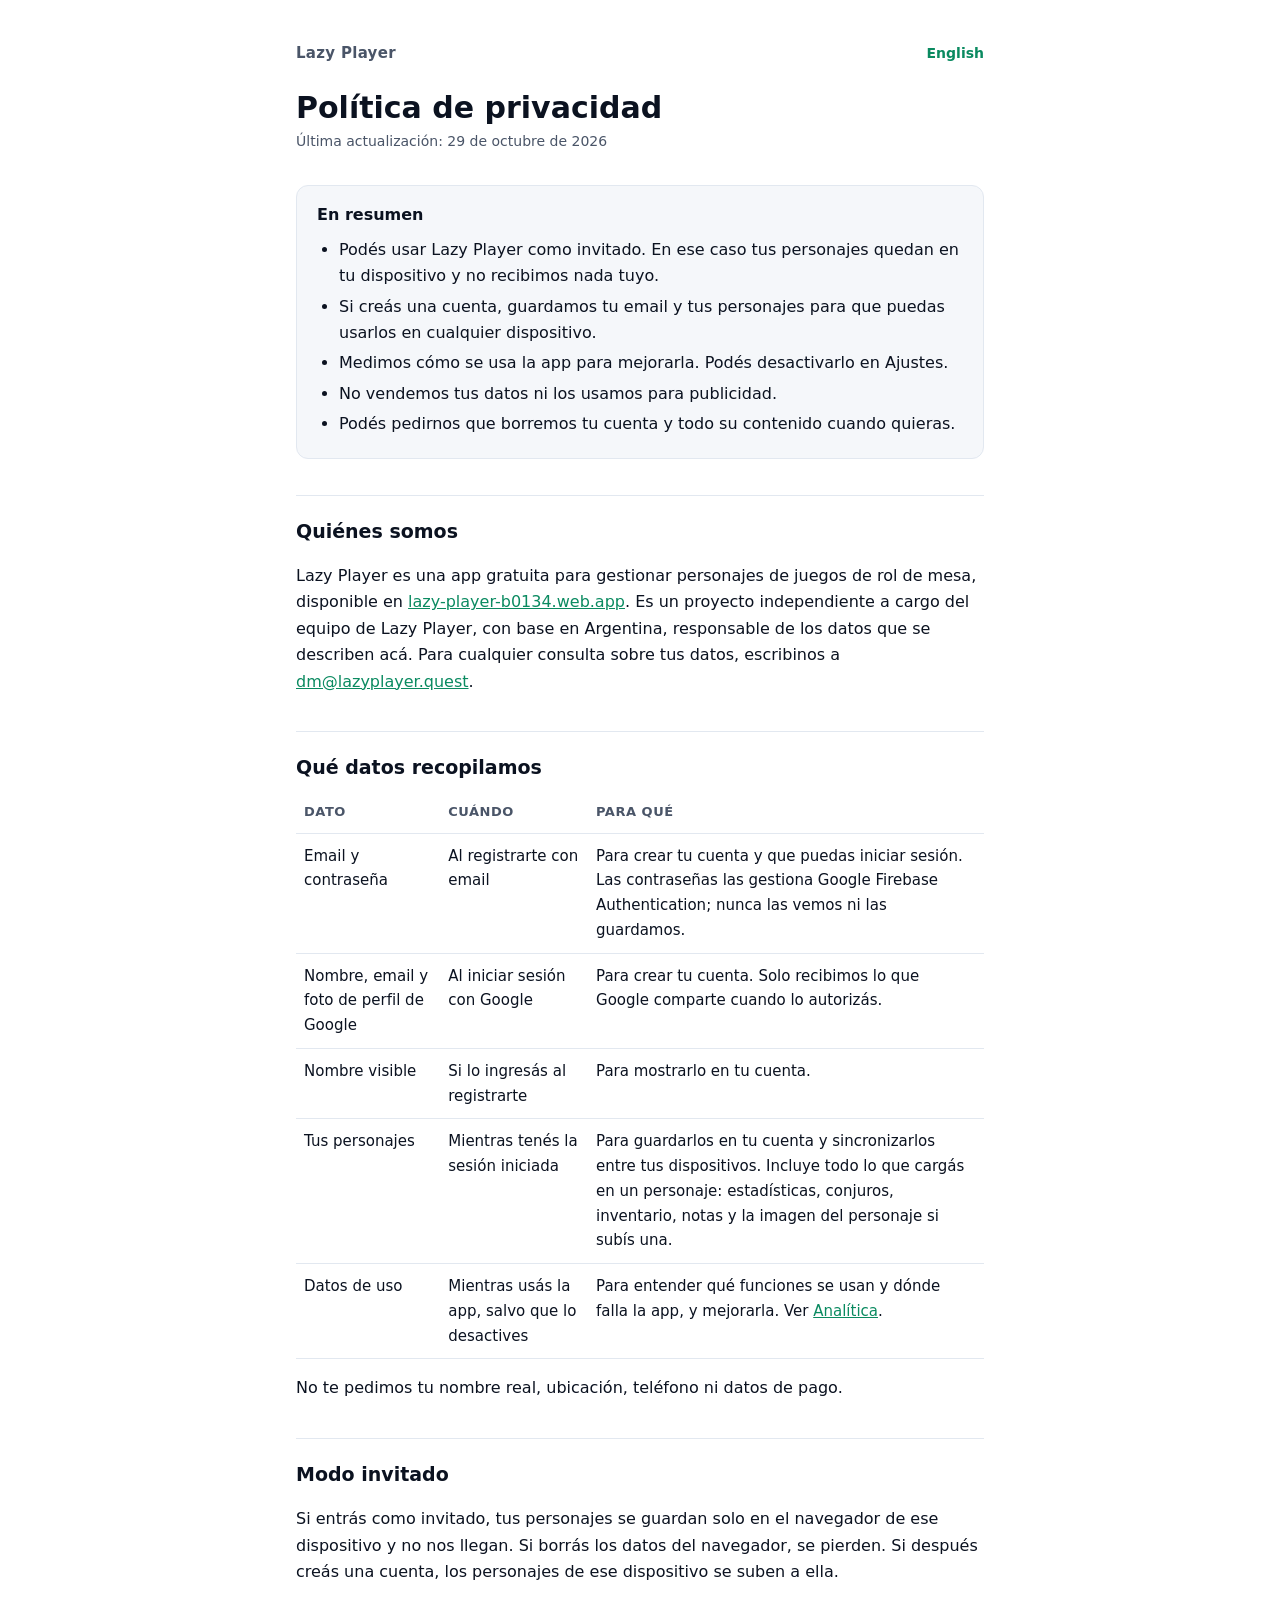
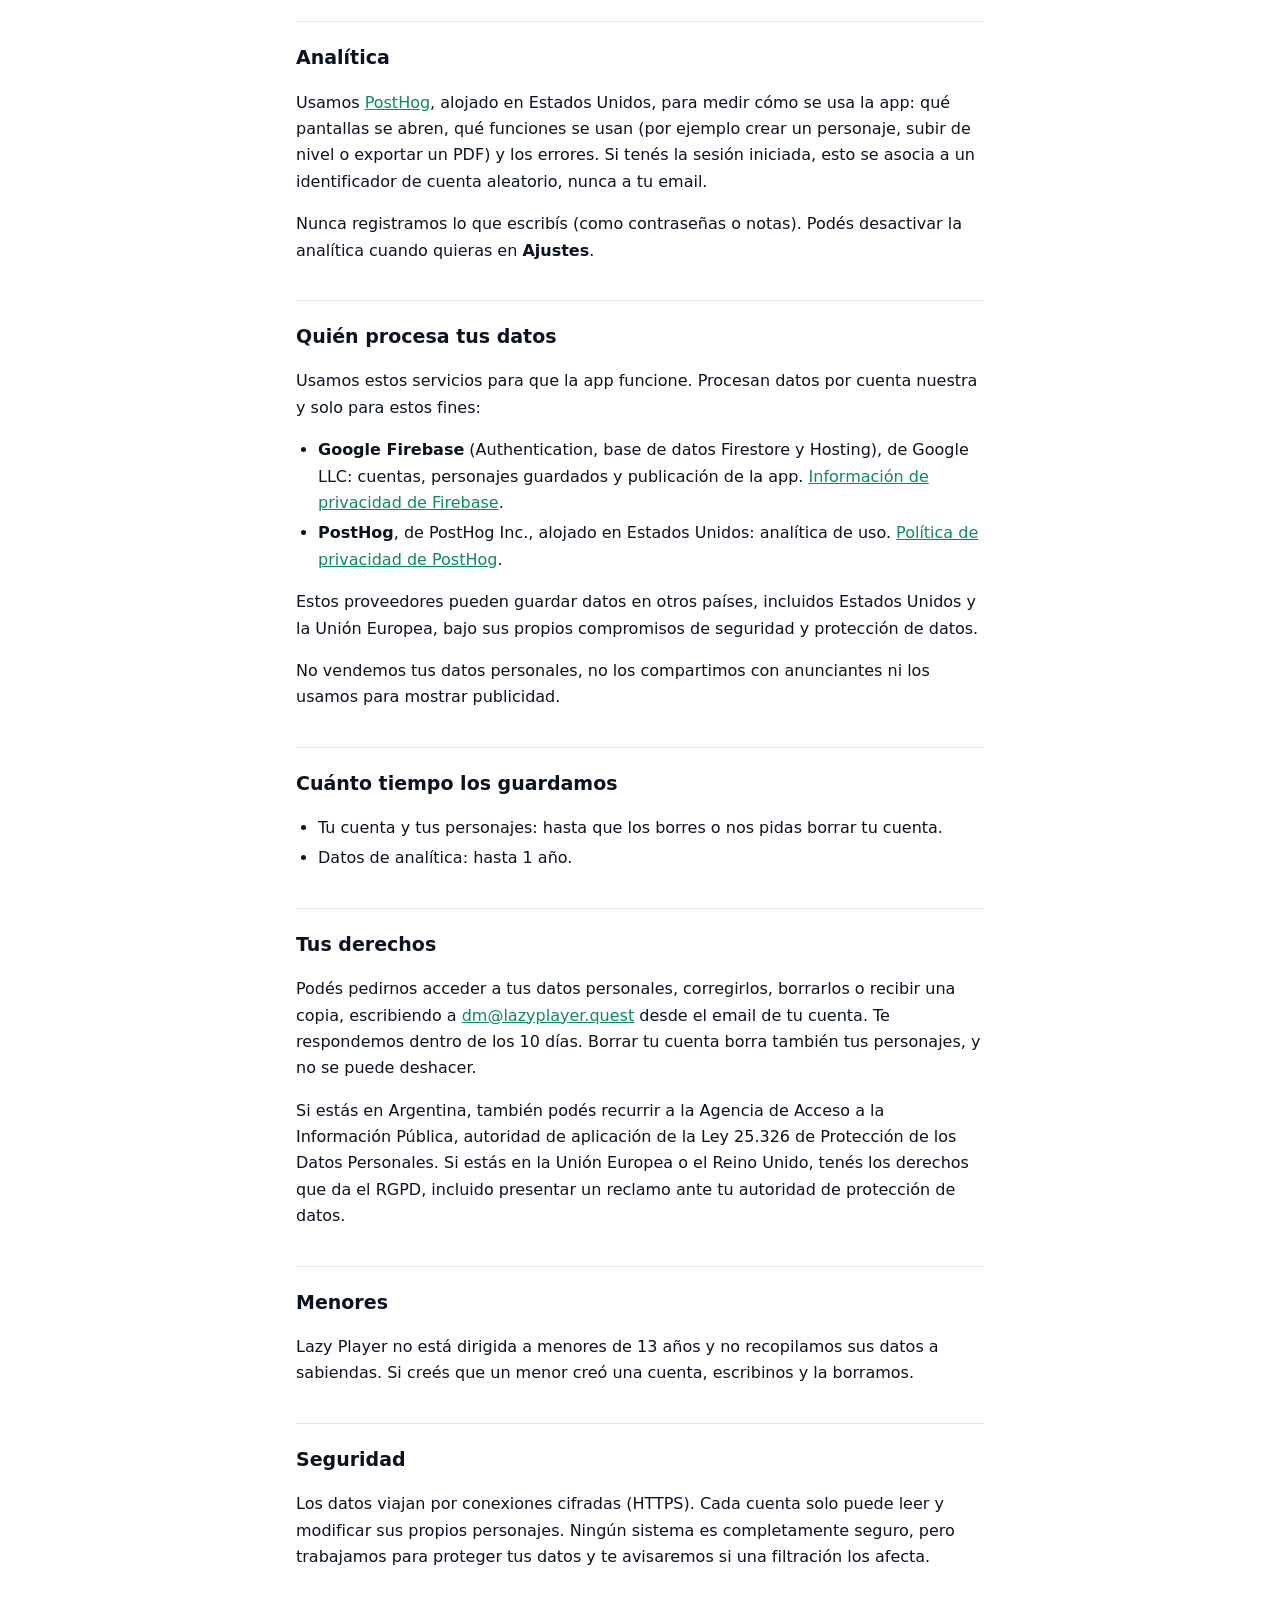
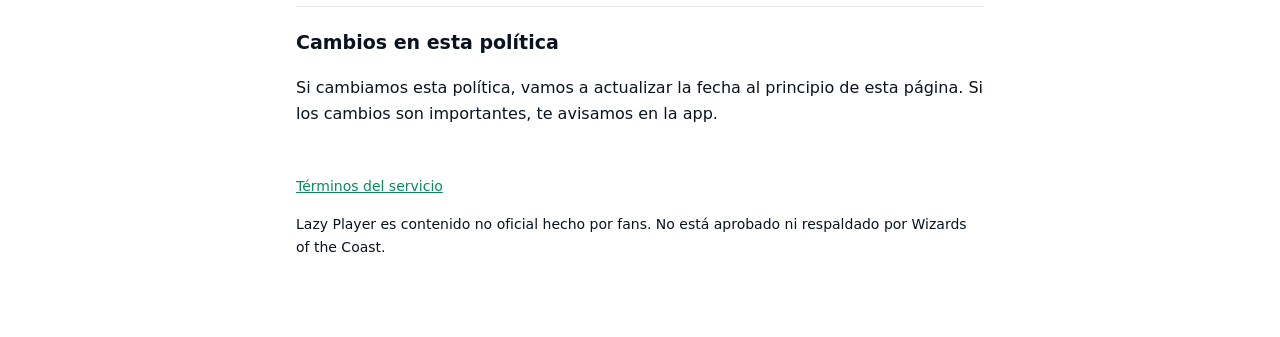
==== commit f182912e: "Contact: dm@lazyplayer.quest Co-Authored-By: Claude Opus 5.5 <noreply@anthropic.com> Claude-Session:" ====
--- a/es.html
+++ b/es.html
@@ -29,7 +29,7 @@
   </div>
 
   <h2>Quiénes somos</h2>
-  <p>Lazy Player es una app gratuita para gestionar personajes de juegos de rol de mesa, disponible en <a href="https://lazy-player-b0134.web.app">lazy-player-b0134.web.app</a>. Es un proyecto independiente a cargo del equipo de Lazy Player, con base en Argentina, responsable de los datos que se describen acá. Para cualquier consulta sobre tus datos, escribinos a <a href="mailto:thelazyplayer@proton.me">thelazyplayer@proton.me</a>.</p>
+  <p>Lazy Player es una app gratuita para gestionar personajes de juegos de rol de mesa, disponible en <a href="https://lazy-player-b0134.web.app">lazy-player-b0134.web.app</a>. Es un proyecto independiente a cargo del equipo de Lazy Player, con base en Argentina, responsable de los datos que se describen acá. Para cualquier consulta sobre tus datos, escribinos a <a href="mailto:dm@lazyplayer.quest">dm@lazyplayer.quest</a>.</p>
 
   <h2>Qué datos recopilamos</h2>
   <table>
@@ -87,7 +87,7 @@
   </ul>
 
   <h2>Tus derechos</h2>
-  <p>Podés pedirnos acceder a tus datos personales, corregirlos, borrarlos o recibir una copia, escribiendo a <a href="mailto:thelazyplayer@proton.me">thelazyplayer@proton.me</a> desde el email de tu cuenta. Te respondemos dentro de los 10 días. Borrar tu cuenta borra también tus personajes, y no se puede deshacer.</p>
+  <p>Podés pedirnos acceder a tus datos personales, corregirlos, borrarlos o recibir una copia, escribiendo a <a href="mailto:dm@lazyplayer.quest">dm@lazyplayer.quest</a> desde el email de tu cuenta. Te respondemos dentro de los 10 días. Borrar tu cuenta borra también tus personajes, y no se puede deshacer.</p>
   <p>Si estás en Argentina, también podés recurrir a la Agencia de Acceso a la Información Pública, autoridad de aplicación de la Ley 25.326 de Protección de los Datos Personales. Si estás en la Unión Europea o el Reino Unido, tenés los derechos que da el RGPD, incluido presentar un reclamo ante tu autoridad de protección de datos.</p>
 
   <h2>Menores</h2>
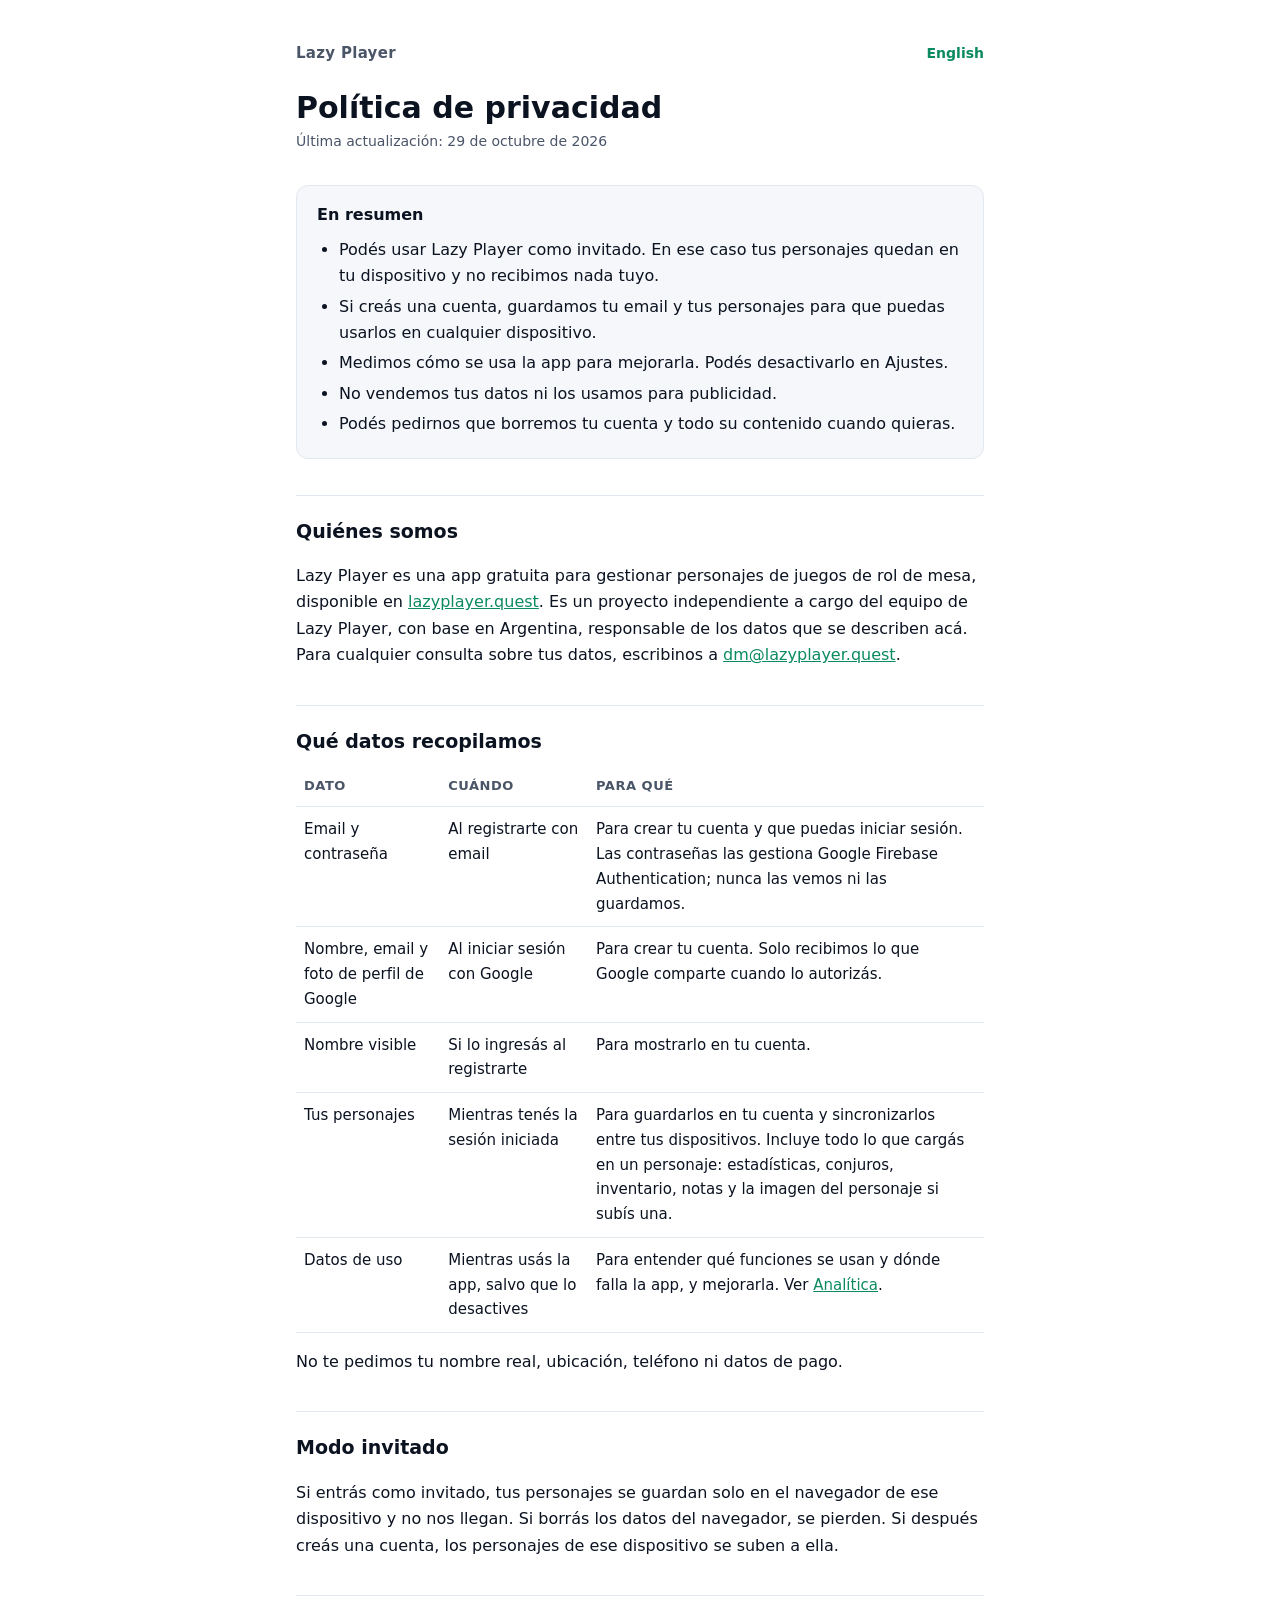
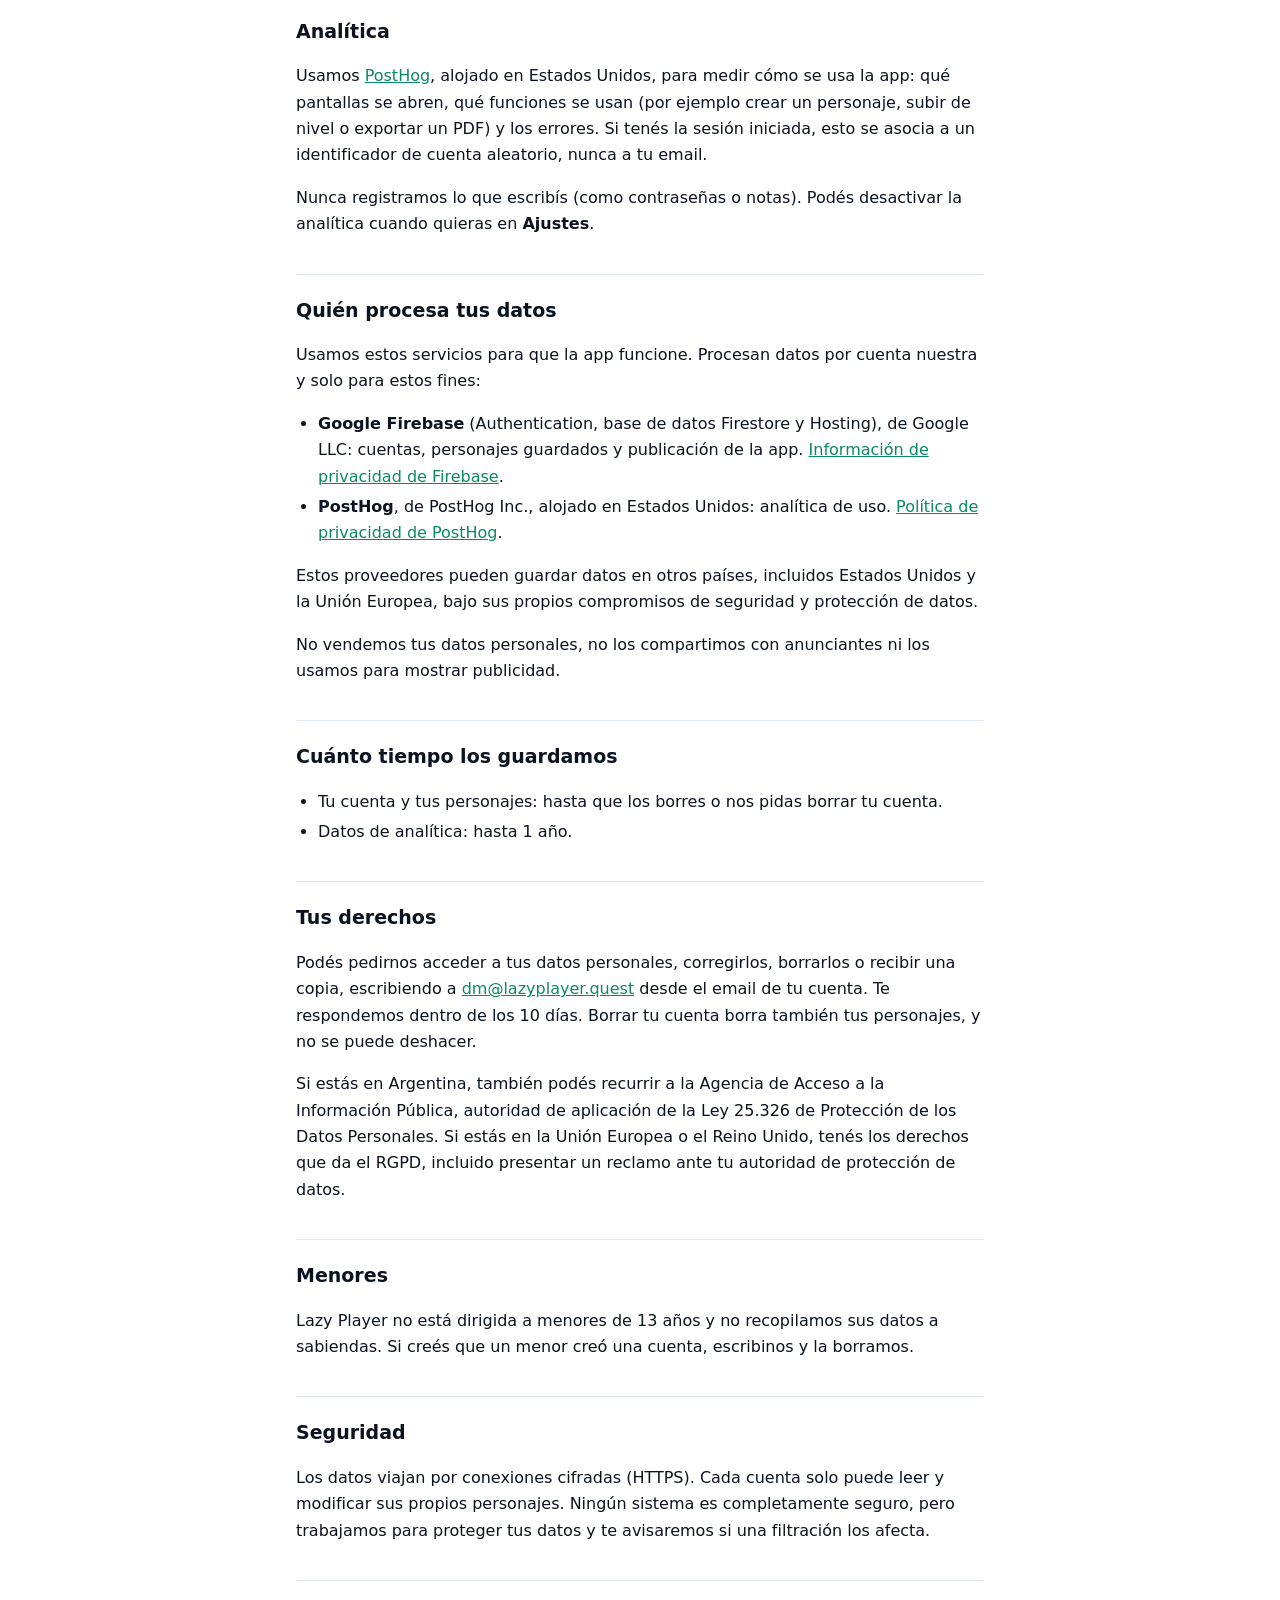
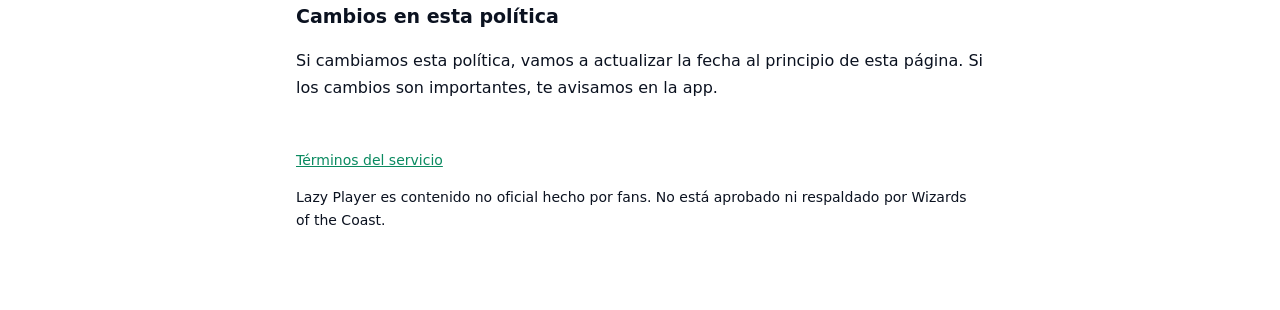
==== commit eea585e5: "The app lives at lazyplayer.quest Co-Authored-By: Claude Opus 5.5 <noreply@anthropic.com> Claude-Ses" ====
--- a/es.html
+++ b/es.html
@@ -29,7 +29,7 @@
   </div>
 
   <h2>Quiénes somos</h2>
-  <p>Lazy Player es una app gratuita para gestionar personajes de juegos de rol de mesa, disponible en <a href="https://lazy-player-b0134.web.app">lazy-player-b0134.web.app</a>. Es un proyecto independiente a cargo del equipo de Lazy Player, con base en Argentina, responsable de los datos que se describen acá. Para cualquier consulta sobre tus datos, escribinos a <a href="mailto:dm@lazyplayer.quest">dm@lazyplayer.quest</a>.</p>
+  <p>Lazy Player es una app gratuita para gestionar personajes de juegos de rol de mesa, disponible en <a href="https://lazyplayer.quest">lazyplayer.quest</a>. Es un proyecto independiente a cargo del equipo de Lazy Player, con base en Argentina, responsable de los datos que se describen acá. Para cualquier consulta sobre tus datos, escribinos a <a href="mailto:dm@lazyplayer.quest">dm@lazyplayer.quest</a>.</p>
 
   <h2>Qué datos recopilamos</h2>
   <table>
